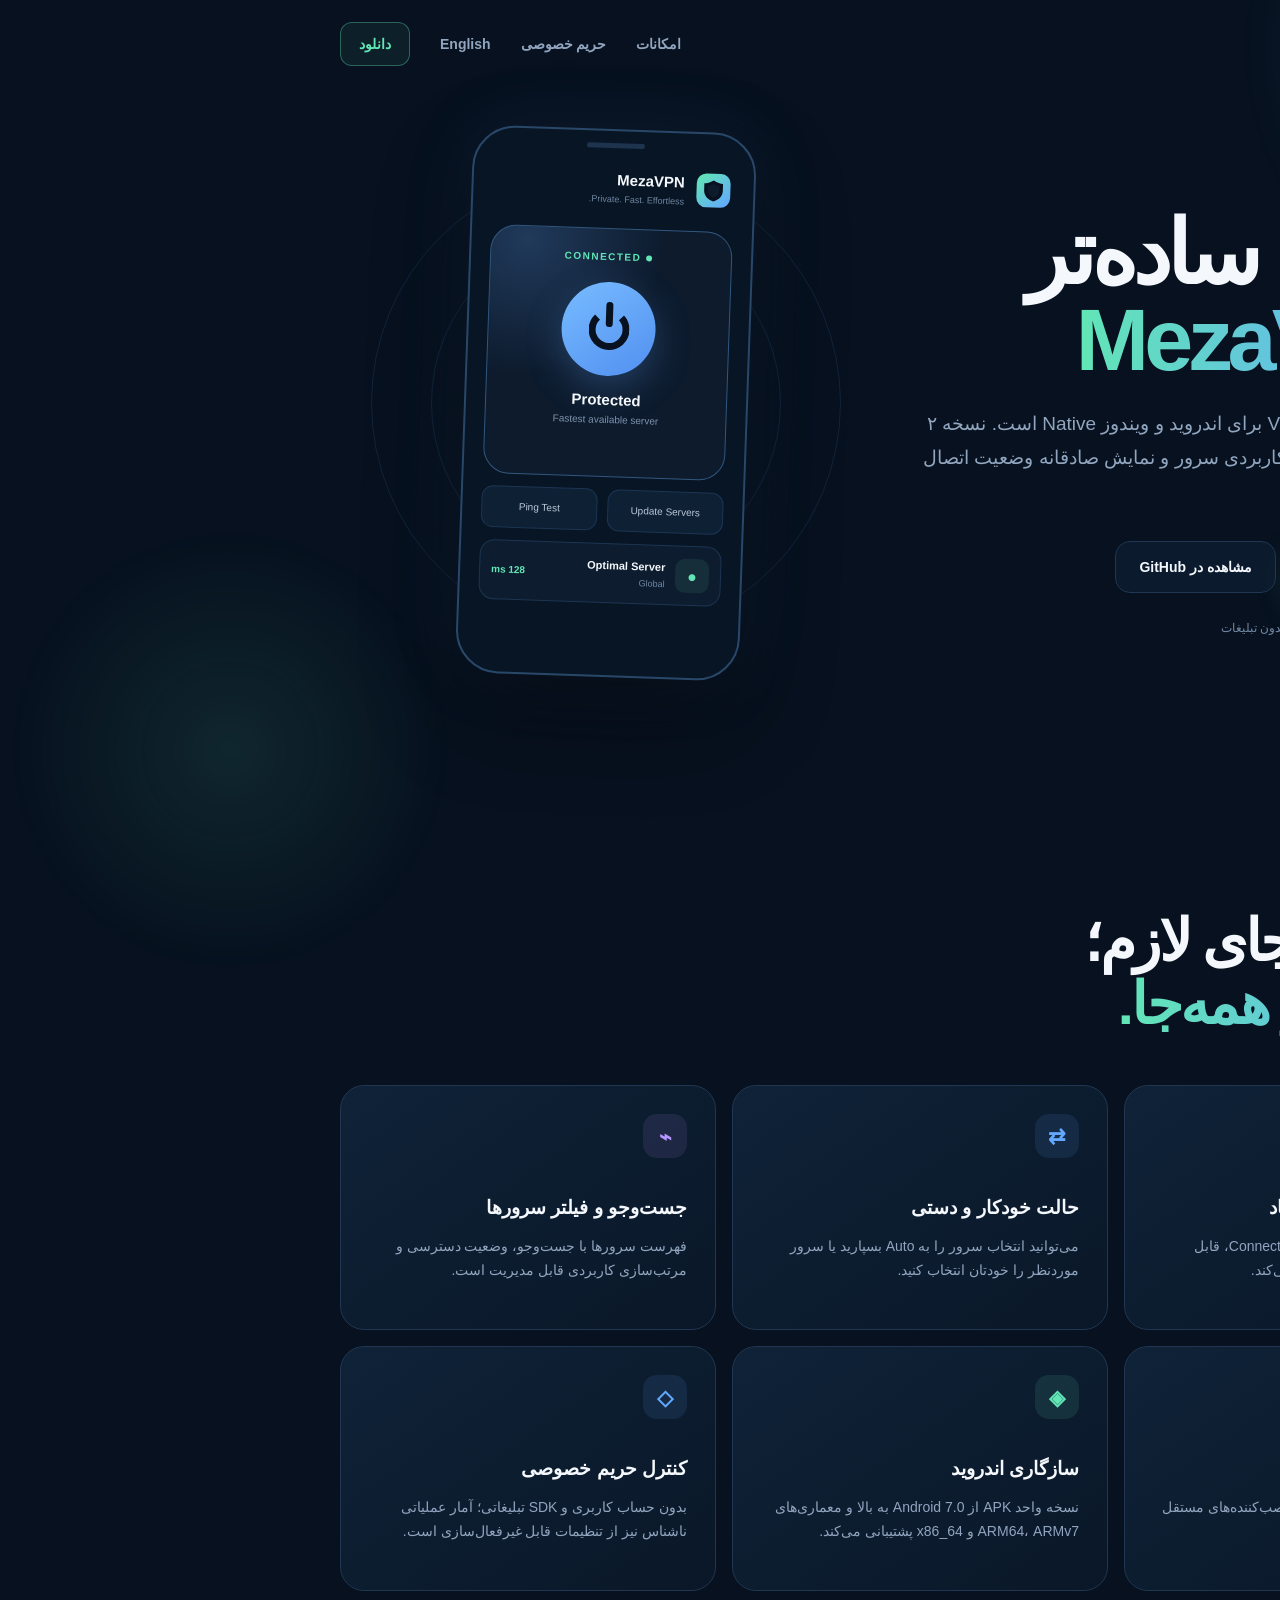
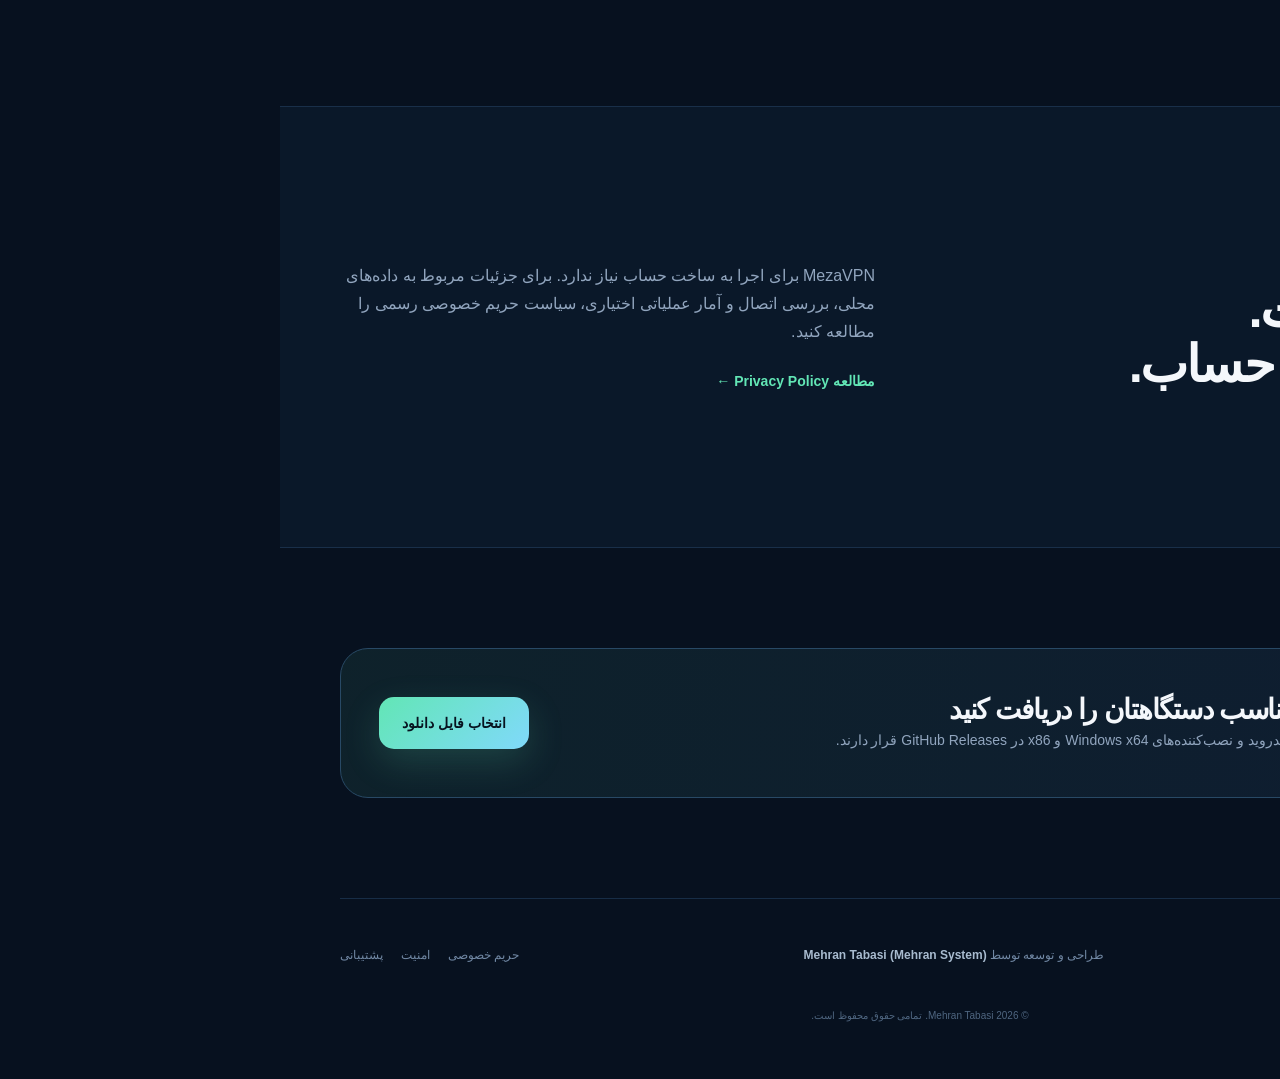
==== docs/fa.html @ 930df782 "Add indexable MezaVPN website and SEO metadata" ====
<!doctype html>
<html lang="fa" dir="rtl">
<head>
  <meta charset="utf-8">
  <meta name="viewport" content="width=device-width,initial-scale=1">
  <meta name="theme-color" content="#07111f">
  <meta name="description" content="وب‌سایت رسمی MezaVPN؛ دانلود MezaVPN 2.0 برای اندروید و ویندوز، معرفی امکانات، حریم خصوصی و راهنمای دریافت نسخه رسمی.">
  <meta name="robots" content="index,follow,max-image-preview:large,max-snippet:-1,max-video-preview:-1">
  <meta name="googlebot" content="index,follow">
  <link rel="canonical" href="https://mehrantabasi.github.io/MezaVPN/fa.html">
  <link rel="alternate" hreflang="en" href="https://mehrantabasi.github.io/MezaVPN/">
  <link rel="alternate" hreflang="fa" href="https://mehrantabasi.github.io/MezaVPN/fa.html">
  <link rel="alternate" hreflang="x-default" href="https://mehrantabasi.github.io/MezaVPN/">
  <meta property="og:title" content="MezaVPN برای اندروید و ویندوز">
  <meta property="og:description" content="دانلود رسمی MezaVPN 2.0، امکانات، حریم خصوصی و راهنمای نصب.">
  <meta property="og:type" content="website">
  <meta property="og:url" content="https://mehrantabasi.github.io/MezaVPN/fa.html">
  <meta property="og:image" content="https://mehrantabasi.github.io/MezaVPN/assets/logo.png">
  <meta property="og:site_name" content="MezaVPN">
  <title>دانلود MezaVPN برای اندروید و ویندوز — وب‌سایت رسمی</title>
  <link rel="icon" href="assets/logo.svg" type="image/svg+xml">
  <link rel="stylesheet" href="styles.css">
  <style>
    body{font-family:Tahoma,"Segoe UI",sans-serif}.hero-copy,.section-heading{text-align:right}.hero-copy>p{margin-right:0}.eyebrow{letter-spacing:0}.feature-grid article{text-align:right}.download{text-align:right}@media(max-width:900px){.hero-copy,.section-heading,.download{text-align:center}.hero-copy>p{margin-right:auto}}
  </style>
  <script type="application/ld+json">
  {
    "@context": "https://schema.org",
    "@type": "SoftwareApplication",
    "name": "MezaVPN",
    "alternateName": "مزا وی‌پی‌ان",
    "description": "اپلیکیشن VPN برای اندروید و ویندوز با انتخاب خودکار یا دستی سرور و نمایش شفاف وضعیت اتصال.",
    "applicationCategory": "SecurityApplication",
    "operatingSystem": "Android 7.0 or later, Windows",
    "softwareVersion": "2.0.0",
    "url": "https://mehrantabasi.github.io/MezaVPN/fa.html",
    "downloadUrl": "https://github.com/mehrantabasi/MezaVPN/releases/latest",
    "image": "https://mehrantabasi.github.io/MezaVPN/assets/logo.png",
    "author": {"@type": "Person", "name": "Mehran Tabasi"},
    "publisher": {"@type": "Organization", "name": "Mehran System"}
  }
  </script>
</head>
<body>
  <div class="ambient ambient-one"></div>
  <div class="ambient ambient-two"></div>

  <header class="nav wrap">
    <a class="brand" href="#top" aria-label="صفحه اصلی MezaVPN">
      <img src="assets/logo.svg" alt="">
      <span>MezaVPN</span>
    </a>
    <nav aria-label="منوی اصلی">
      <a href="#features">امکانات</a>
      <a href="#privacy">حریم خصوصی</a>
      <a href="index.html" lang="en" dir="ltr">English</a>
      <a class="nav-download" href="https://github.com/mehrantabasi/MezaVPN/releases/latest">دانلود</a>
    </nav>
  </header>

  <main id="top">
    <section class="hero wrap">
      <div class="hero-copy">
        <div class="eyebrow"><span></span> نسخه رسمی اندروید و ویندوز</div>
        <h1>اتصالی ساده‌تر<br>با <em>MezaVPN</em></h1>
        <p><strong>MezaVPN</strong> یک اپلیکیشن VPN برای اندروید و ویندوز Native است. نسخه ۲ با کنترل‌های روشن، انتخاب کاربردی سرور و نمایش صادقانه وضعیت اتصال طراحی شده است.</p>
        <div class="actions">
          <a class="button primary" href="https://github.com/mehrantabasi/MezaVPN/releases/latest">دانلود رسمی MezaVPN 2.0</a>
          <a class="button secondary" href="https://github.com/mehrantabasi/MezaVPN">مشاهده در GitHub</a>
        </div>
        <div class="meta"><span>Android 7+</span><i></i><span>Windows x64 و x86</span><i></i><span>بدون تبلیغات</span></div>
      </div>

      <div class="device-scene" aria-label="نمایی از رابط MezaVPN">
        <div class="orbit orbit-one"></div><div class="orbit orbit-two"></div>
        <div class="phone">
          <div class="speaker"></div>
          <div class="appbar"><img src="assets/logo.svg" alt=""><div><strong>MezaVPN</strong><small>Private. Fast. Effortless.</small></div></div>
          <div class="connection-card"><div class="status"><span></span> CONNECTED</div><div class="power"><div></div></div><strong>Protected</strong><small>Fastest available server</small></div>
          <div class="quick-row"><span>Update Servers</span><span>Ping Test</span></div>
          <div class="server"><div class="globe">●</div><div><strong>Optimal Server</strong><small>Global</small></div><b>128 ms</b></div>
        </div>
      </div>
    </section>

    <section id="features" class="section wrap">
      <div class="section-heading"><div class="eyebrow"><span></span> طراحی‌شده برای استفاده روزمره</div><h2>قدرت در جای لازم؛<br><em>سادگی در همه‌جا.</em></h2></div>
      <div class="feature-grid">
        <article><div class="icon mint">✓</div><h3>وضعیت اتصال قابل اعتماد</h3><p>برنامه پیش از نمایش وضعیت Connected، قابل استفاده بودن اتصال را بررسی می‌کند.</p></article>
        <article><div class="icon blue">⇄</div><h3>حالت خودکار و دستی</h3><p>می‌توانید انتخاب سرور را به Auto بسپارید یا سرور موردنظر را خودتان انتخاب کنید.</p></article>
        <article><div class="icon violet">⌁</div><h3>جست‌وجو و فیلتر سرورها</h3><p>فهرست سرورها با جست‌وجو، وضعیت دسترسی و مرتب‌سازی کاربردی قابل مدیریت است.</p></article>
        <article><div class="icon amber">◎</div><h3>نسخه Native ویندوز</h3><p>نسخه ویندوز با رابط دسکتاپ و نصب‌کننده‌های مستقل x64 و x86 عرضه می‌شود.</p></article>
        <article><div class="icon mint">◈</div><h3>سازگاری اندروید</h3><p>نسخه واحد APK از Android 7.0 به بالا و معماری‌های ARM64، ARMv7 و x86_64 پشتیبانی می‌کند.</p></article>
        <article><div class="icon blue">◇</div><h3>کنترل حریم خصوصی</h3><p>بدون حساب کاربری و SDK تبلیغاتی؛ آمار عملیاتی ناشناس نیز از تنظیمات قابل غیرفعال‌سازی است.</p></article>
      </div>
    </section>

    <section id="privacy" class="privacy"><div class="wrap privacy-inner"><div><div class="eyebrow"><span></span> شفاف و کنترل‌پذیر</div><h2>بدون تبلیغات.<br>بدون نیاز به حساب.</h2></div><div><p>MezaVPN برای اجرا به ساخت حساب نیاز ندارد. برای جزئیات مربوط به داده‌های محلی، بررسی اتصال و آمار عملیاتی اختیاری، سیاست حریم خصوصی رسمی را مطالعه کنید.</p><a href="privacy.html">مطالعه Privacy Policy <span>←</span></a></div></div></section>

    <section class="download wrap"><img src="assets/logo.svg" alt="MezaVPN"><div><h2>نسخه مناسب دستگاهتان را دریافت کنید</h2><p>APK رسمی اندروید و نصب‌کننده‌های Windows x64 و x86 در GitHub Releases قرار دارند.</p></div><a class="button primary" href="https://github.com/mehrantabasi/MezaVPN/releases/latest">انتخاب فایل دانلود</a></section>
  </main>

  <footer class="wrap"><div class="brand"><img src="assets/logo.svg" alt=""><span>MezaVPN</span></div><p>طراحی و توسعه توسط <strong>Mehran Tabasi (Mehran System)</strong></p><div><a href="privacy.html">حریم خصوصی</a><a href="https://github.com/mehrantabasi/MezaVPN/security">امنیت</a><a href="https://github.com/mehrantabasi/MezaVPN/issues">پشتیبانی</a></div><small>© 2026 Mehran Tabasi. تمامی حقوق محفوظ است.</small></footer>
</body>
</html>
---- docs/styles.css ----
:root{--bg:#07111f;--panel:#0d1b2d;--panel2:#10243a;--text:#f4f7fb;--muted:#91a5be;--mint:#62e6b5;--blue:#63a8ff;--line:#203651}*{box-sizing:border-box}html{scroll-behavior:smooth}body{margin:0;background:var(--bg);color:var(--text);font-family:Inter,ui-sans-serif,-apple-system,BlinkMacSystemFont,"Segoe UI",sans-serif;line-height:1.6;overflow-x:hidden}a{color:inherit;text-decoration:none}.wrap{width:min(1160px,calc(100% - 44px));margin:auto}.ambient{position:absolute;border-radius:50%;filter:blur(4px);pointer-events:none}.ambient-one{width:600px;height:600px;right:-270px;top:-250px;background:radial-gradient(circle,rgba(99,168,255,.17),transparent 68%)}.ambient-two{width:460px;height:460px;left:-280px;top:520px;background:radial-gradient(circle,rgba(98,230,181,.1),transparent 68%)}.nav{height:88px;display:flex;align-items:center;justify-content:space-between;position:relative;z-index:5}.brand{display:flex;align-items:center;gap:12px;font-weight:750;font-size:20px;letter-spacing:-.02em}.brand img{width:38px;height:38px}.nav nav{display:flex;align-items:center;gap:30px;color:var(--muted);font-size:14px;font-weight:600}.nav nav a:hover{color:var(--text)}.nav-download{padding:10px 18px;border:1px solid rgba(98,230,181,.35);border-radius:12px;color:var(--mint)!important;background:rgba(98,230,181,.07)}.hero{min-height:650px;display:grid;grid-template-columns:1.05fr .95fr;align-items:center;gap:40px;padding-top:30px;padding-bottom:70px;position:relative}.eyebrow{color:#b7c7d9;text-transform:uppercase;letter-spacing:.16em;font-size:12px;font-weight:700;display:flex;align-items:center;gap:10px}.eyebrow span{display:inline-block;width:7px;height:7px;border-radius:50%;background:var(--mint);box-shadow:0 0 16px rgba(98,230,181,.7)}h1{font-size:clamp(58px,7vw,88px);line-height:.98;letter-spacing:-.055em;margin:24px 0}h1 em,h2 em{font-style:normal;background:linear-gradient(90deg,var(--mint),var(--blue));-webkit-background-clip:text;background-clip:text;color:transparent}.hero-copy>p{max-width:580px;color:var(--muted);font-size:19px;line-height:1.75}.actions{display:flex;gap:13px;margin-top:34px;flex-wrap:wrap}.button{min-height:52px;padding:0 23px;border-radius:15px;display:inline-flex;align-items:center;justify-content:center;gap:10px;font-weight:750;font-size:14px;transition:.2s transform,.2s box-shadow}.button:hover{transform:translateY(-2px)}.button.primary{color:#06131f;background:linear-gradient(135deg,var(--mint),#80d9fb);box-shadow:0 13px 36px rgba(98,230,181,.17)}.button.secondary{border:1px solid var(--line);background:rgba(16,36,58,.55)}.button svg{width:19px;fill:none;stroke:currentColor;stroke-width:2;stroke-linecap:round;stroke-linejoin:round}.meta{display:flex;align-items:center;gap:12px;color:#7188a4;font-size:12px;margin-top:26px}.meta i{width:3px;height:3px;border-radius:50%;background:#46617f}.device-scene{height:570px;position:relative;display:flex;align-items:center;justify-content:center}.orbit{position:absolute;border:1px solid rgba(99,168,255,.12);border-radius:50%}.orbit-one{width:470px;height:470px}.orbit-two{width:350px;height:350px}.phone{width:284px;height:548px;border:2px solid #294869;border-radius:43px;background:#081525;padding:29px 19px 20px;box-shadow:0 40px 90px rgba(0,0,0,.42),0 0 80px rgba(99,168,255,.09);position:relative;transform:rotate(2deg)}.speaker{position:absolute;top:12px;left:112px;width:58px;height:5px;border-radius:5px;background:#1d334e}.appbar{display:flex;align-items:center;gap:10px;margin:8px 2px 22px}.appbar img{width:38px}.appbar div{display:flex;flex-direction:column}.appbar strong{font-size:15px}.appbar small{color:#6f86a1;font-size:9px}.connection-card{height:249px;border:1px solid #31577f;border-radius:26px;background:radial-gradient(circle at 15% 5%,rgba(99,168,255,.22),transparent 44%),var(--panel);display:flex;flex-direction:column;align-items:center;padding:20px}.status{color:var(--mint);font-size:10px;font-weight:800;letter-spacing:.15em}.status span{display:inline-block;width:6px;height:6px;border-radius:50%;background:var(--mint);margin-right:6px}.power{width:94px;height:94px;border-radius:50%;margin:17px 0 12px;background:linear-gradient(145deg,#78bcff,#518ff0);box-shadow:0 12px 36px rgba(99,168,255,.25);display:grid;place-items:center}.power div{width:41px;height:41px;border:7px solid #07111f;border-top-color:transparent;border-radius:50%;position:relative}.power div:after{content:"";position:absolute;width:7px;height:25px;background:#07111f;border-radius:5px;left:10px;top:-14px}.connection-card>strong{font-size:15px}.connection-card>small{font-size:10px;color:#7d93ad}.quick-row{display:grid;grid-template-columns:1fr 1fr;gap:10px;margin:12px 0}.quick-row span{background:#0e2034;border:1px solid #1b3552;border-radius:12px;padding:12px 3px;text-align:center;font-size:10px;color:#b9c8d8}.server{height:60px;border-radius:15px;background:#0d1c2e;border:1px solid #1c3551;display:flex;align-items:center;padding:9px 11px;gap:10px}.globe{width:34px;height:34px;border-radius:10px;display:grid;place-items:center;color:var(--mint);background:rgba(98,230,181,.09)}.server div:nth-child(2){display:flex;flex-direction:column;flex:1}.server strong{font-size:11px}.server small{font-size:9px;color:#7188a4}.server b{font-size:10px;color:var(--mint)}.section{padding:115px 0}.section-heading h2,.failover h2,.privacy h2,.download h2{font-size:clamp(38px,5vw,58px);line-height:1.08;letter-spacing:-.045em;margin:18px 0}.feature-grid{display:grid;grid-template-columns:repeat(3,1fr);gap:16px;margin-top:50px}.feature-grid article{min-height:245px;padding:28px;border-radius:24px;background:linear-gradient(145deg,rgba(16,36,58,.9),rgba(10,24,41,.9));border:1px solid var(--line);transition:.2s transform,.2s border-color}.feature-grid article:hover{transform:translateY(-4px);border-color:#365b83}.icon{width:44px;height:44px;border-radius:14px;display:grid;place-items:center;font-size:21px;font-weight:700;margin-bottom:35px}.icon.mint{color:var(--mint);background:rgba(98,230,181,.1)}.icon.blue{color:var(--blue);background:rgba(99,168,255,.1)}.icon.violet{color:#b995ff;background:rgba(185,149,255,.1)}.icon.amber{color:#ffc86b;background:rgba(255,200,107,.1)}h3{font-size:19px;margin:0 0 10px}.feature-grid p,.failover p,.privacy p{font-size:14px;color:var(--muted);margin:0;line-height:1.75}.failover{min-height:550px;margin-top:30px;margin-bottom:130px;padding:62px;display:grid;grid-template-columns:1fr .8fr;gap:80px;align-items:center;border:1px solid var(--line);border-radius:34px;background:radial-gradient(circle at 100% 0,rgba(99,168,255,.13),transparent 45%),#0a1829}.failover h2{font-size:47px}.failover-copy>p{max-width:570px}.failover ul{list-style:none;margin:30px 0 0;padding:0;display:flex;gap:8px;flex-wrap:wrap}.failover li{border:1px solid #243e5d;border-radius:13px;padding:11px 15px;display:flex;flex-direction:column}.failover li b{font-size:12px}.failover li span{font-size:9px;color:#7289a4}.failover li.active{border-color:rgba(98,230,181,.5);background:rgba(98,230,181,.07)}.failover li.active b{color:var(--mint)}.signal-card{background:#081421;border:1px solid #284764;border-radius:25px;padding:26px;box-shadow:0 25px 50px rgba(0,0,0,.25)}.signal-head,.signal-foot{display:flex;align-items:center;justify-content:space-between}.signal-head span{color:#8297af;font-size:12px}.signal-head b{color:var(--mint);font-size:12px}.bars{height:175px;display:flex;align-items:end;gap:8px;border-bottom:1px solid #1c3450;margin:30px 0 20px}.bars i{flex:1;min-width:5px;border-radius:6px 6px 1px 1px;background:linear-gradient(180deg,var(--mint),rgba(99,168,255,.45));opacity:.8}.signal-foot{font-size:12px}.signal-foot span{color:#8ea3bb}.signal-foot span i{display:inline-block;width:7px;height:7px;border-radius:50%;background:var(--mint);margin-right:7px}.signal-foot strong{font-size:16px}.privacy{background:#0a1829;border-top:1px solid #192f49;border-bottom:1px solid #192f49}.privacy-inner{display:grid;grid-template-columns:1fr 1fr;gap:90px;align-items:center;min-height:440px}.privacy h2{font-size:51px}.privacy p{font-size:16px}.privacy a{display:inline-block;color:var(--mint);font-weight:700;font-size:14px;margin-top:24px}.privacy a span{padding-left:8px}.download{margin-top:100px;margin-bottom:100px;min-height:150px;padding:32px 38px;border-radius:28px;border:1px solid #284965;background:linear-gradient(100deg,rgba(98,230,181,.08),rgba(99,168,255,.08));display:grid;grid-template-columns:auto 1fr auto;align-items:center;gap:26px}.download img{width:72px}.download h2{font-size:28px;margin:0 0 4px}.download p{color:var(--muted);margin:0;font-size:14px}footer{padding:35px 0 55px;border-top:1px solid #172d46;display:grid;grid-template-columns:auto 1fr auto;align-items:center;gap:30px;color:#7188a4;font-size:12px}footer .brand{color:var(--text);font-size:16px}footer .brand img{width:30px}footer p{text-align:center}footer strong{color:#a8bbcf}footer>div:nth-child(3){display:flex;gap:18px}footer a:hover{color:var(--text)}footer small{grid-column:1/-1;text-align:center;color:#4f6680}@media(max-width:900px){.nav nav>a:not(.nav-download){display:none}.hero{grid-template-columns:1fr;padding-top:70px}.hero-copy{text-align:center}.eyebrow,.actions,.meta{justify-content:center}.hero-copy>p{margin-left:auto;margin-right:auto}.device-scene{height:610px}.feature-grid{grid-template-columns:repeat(2,1fr)}.failover{grid-template-columns:1fr;gap:45px;padding:42px}.privacy-inner{grid-template-columns:1fr;gap:20px;padding:80px 0}.download{grid-template-columns:auto 1fr}.download .button{grid-column:1/-1}footer{grid-template-columns:1fr;text-align:center}footer .brand,footer>div:nth-child(3){justify-content:center}footer p{margin:0}footer small{grid-column:auto}}@media(max-width:600px){.wrap{width:min(100% - 28px,1160px)}.nav{height:75px}.brand{font-size:17px}.brand img{width:34px}.nav-download{padding:8px 13px}.hero{padding-top:50px}h1{font-size:55px}.hero-copy>p{font-size:16px}.meta{font-size:10px}.device-scene{height:565px}.phone{transform:scale(.92)}.section{padding:85px 0}.section-heading h2{font-size:38px}.feature-grid{grid-template-columns:1fr}.feature-grid article{min-height:210px}.failover{padding:30px 22px;margin-bottom:90px}.failover h2,.privacy h2{font-size:38px}.signal-card{padding:20px}.download{grid-template-columns:1fr;text-align:center;padding:30px 22px}.download img{margin:auto}.download h2{font-size:25px}.actions{flex-direction:column}.button{width:100%}}
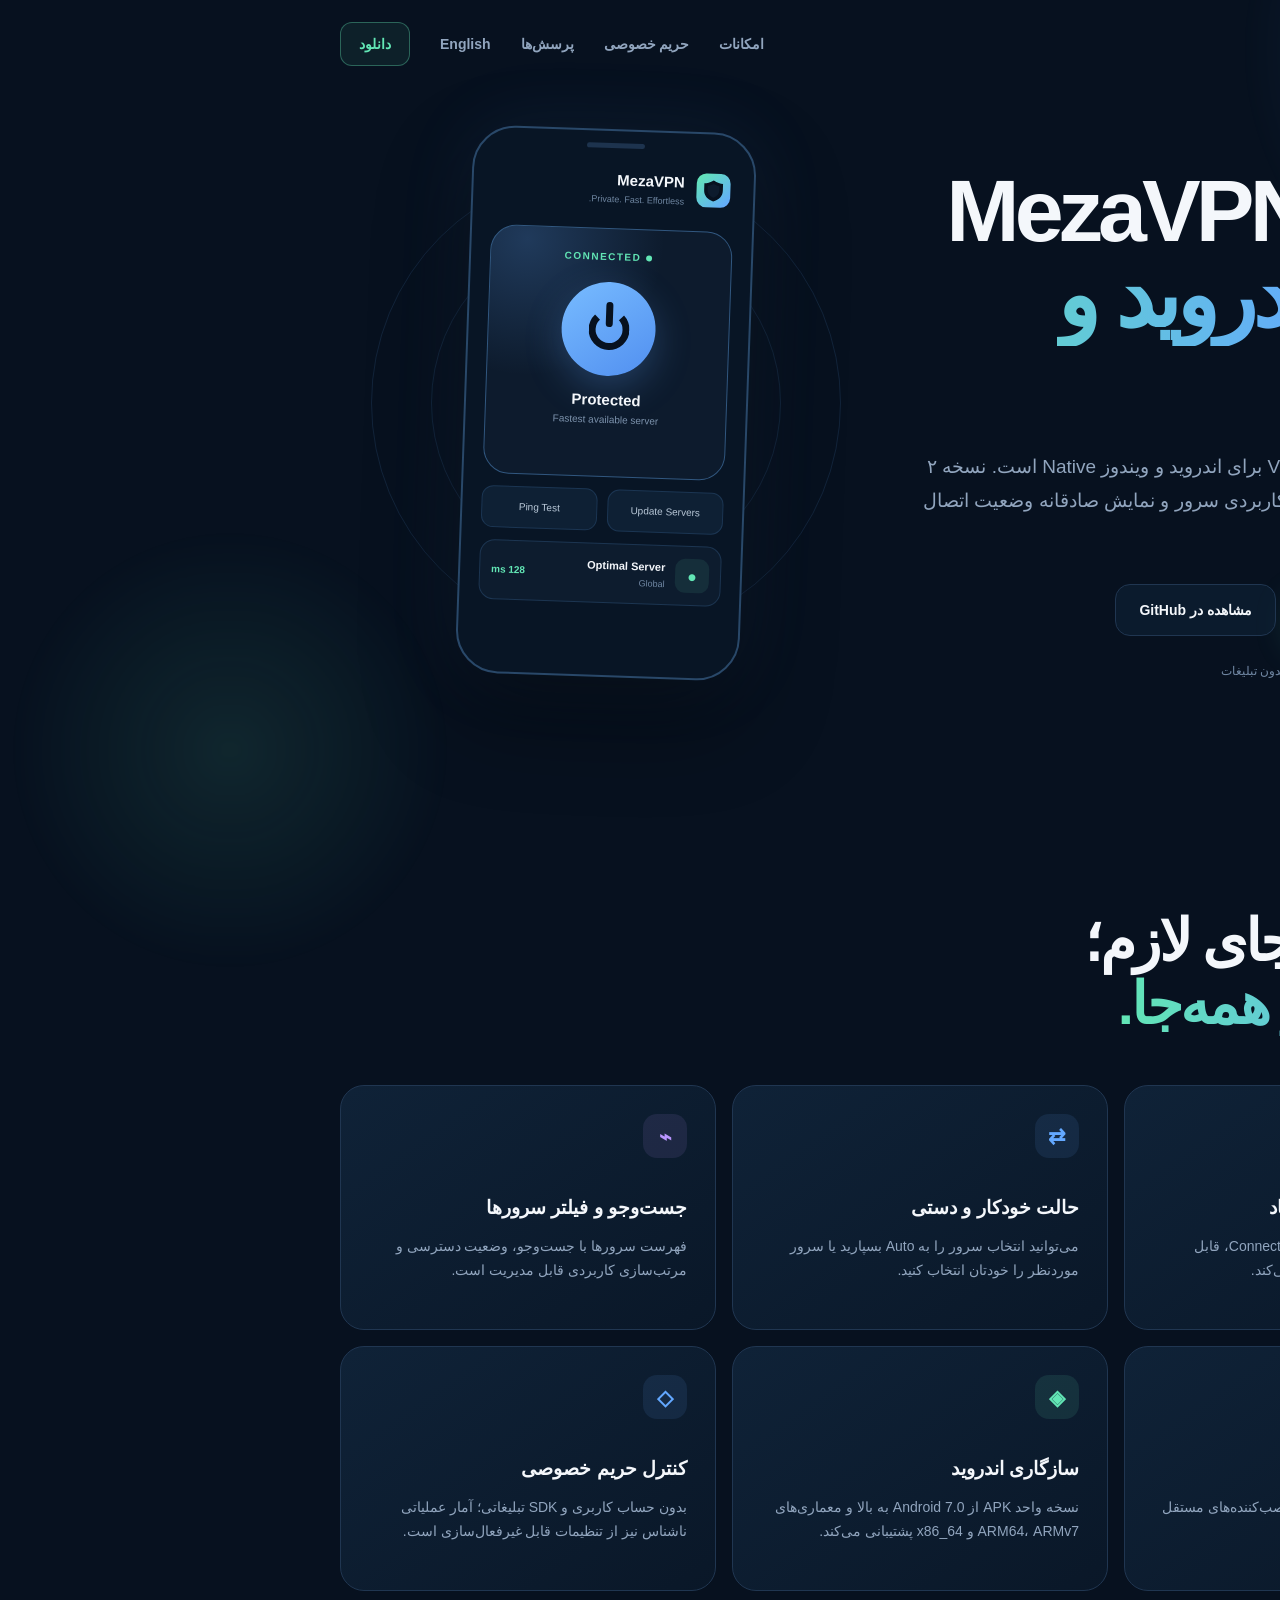
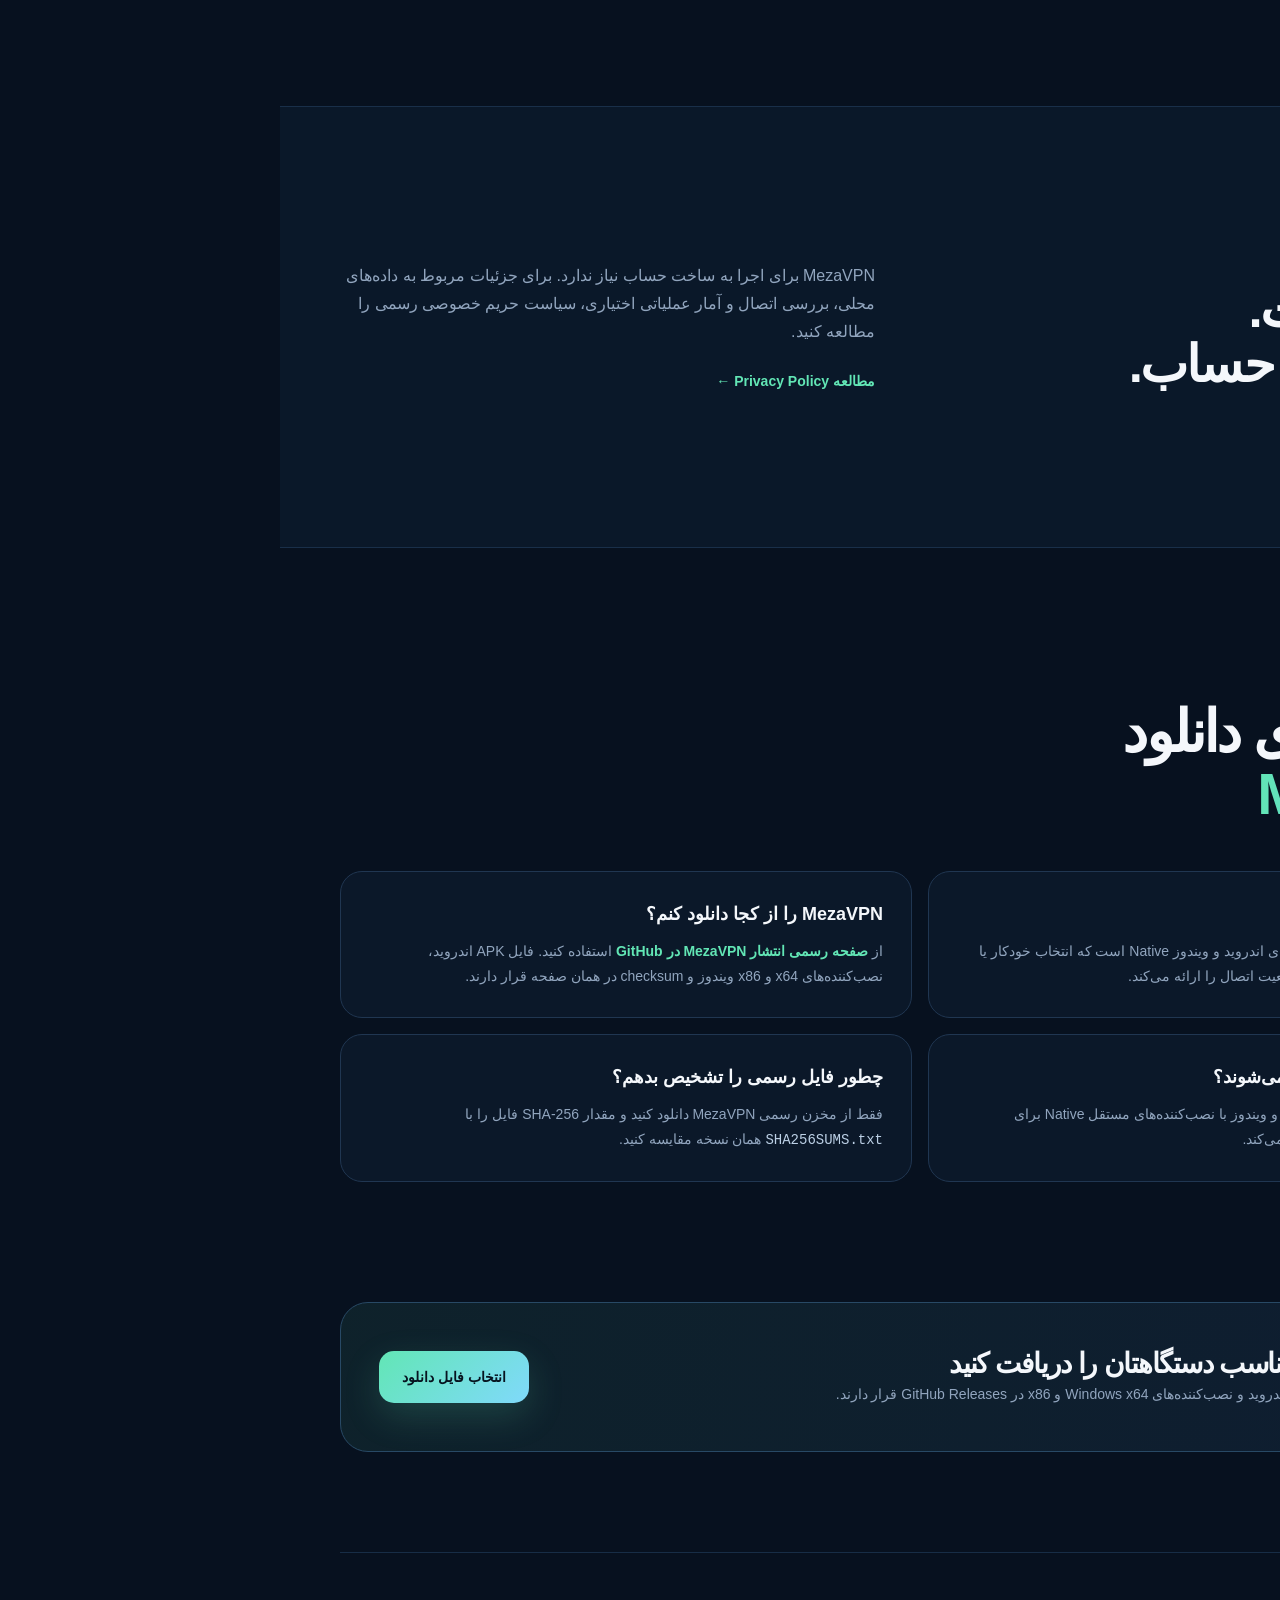
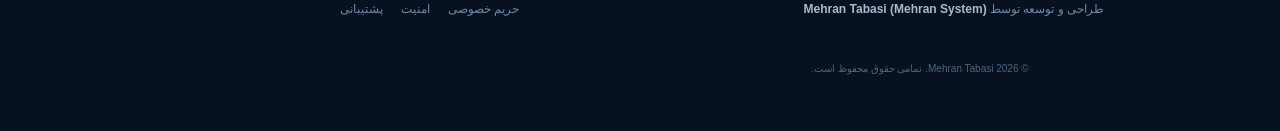
==== commit f818a9f6: "Improve MezaVPN search visibility and repository SEO" ====
--- a/docs/fa.html
+++ b/docs/fa.html
@@ -4,19 +4,22 @@
   <meta charset="utf-8">
   <meta name="viewport" content="width=device-width,initial-scale=1">
   <meta name="theme-color" content="#07111f">
-  <meta name="description" content="وب‌سایت رسمی MezaVPN؛ دانلود MezaVPN 2.0 برای اندروید و ویندوز، معرفی امکانات، حریم خصوصی و راهنمای دریافت نسخه رسمی.">
+  <meta name="application-name" content="MezaVPN">
+  <meta name="description" content="دانلود رسمی MezaVPN برای اندروید و ویندوز؛ دریافت نسخه ۲، مشاهده سیستم‌های پشتیبانی‌شده و بررسی فایل اصلی در GitHub Releases.">
   <meta name="robots" content="index,follow,max-image-preview:large,max-snippet:-1,max-video-preview:-1">
   <meta name="googlebot" content="index,follow">
   <link rel="canonical" href="https://mehrantabasi.github.io/MezaVPN/fa.html">
   <link rel="alternate" hreflang="en" href="https://mehrantabasi.github.io/MezaVPN/">
   <link rel="alternate" hreflang="fa" href="https://mehrantabasi.github.io/MezaVPN/fa.html">
   <link rel="alternate" hreflang="x-default" href="https://mehrantabasi.github.io/MezaVPN/">
-  <meta property="og:title" content="MezaVPN برای اندروید و ویندوز">
-  <meta property="og:description" content="دانلود رسمی MezaVPN 2.0، امکانات، حریم خصوصی و راهنمای نصب.">
+  <meta property="og:title" content="دانلود MezaVPN برای اندروید و ویندوز">
+  <meta property="og:description" content="دانلود رسمی MezaVPN 2.0، سیستم‌های پشتیبانی‌شده، امکانات، حریم خصوصی و نسخه‌های GitHub.">
   <meta property="og:type" content="website">
   <meta property="og:url" content="https://mehrantabasi.github.io/MezaVPN/fa.html">
   <meta property="og:image" content="https://mehrantabasi.github.io/MezaVPN/assets/logo.png">
   <meta property="og:site_name" content="MezaVPN">
+  <meta property="og:locale" content="fa_IR">
+  <meta property="og:locale:alternate" content="en_US">
   <title>دانلود MezaVPN برای اندروید و ویندوز — وب‌سایت رسمی</title>
   <link rel="icon" href="assets/logo.svg" type="image/svg+xml">
   <link rel="stylesheet" href="styles.css">
@@ -34,11 +37,17 @@
     "operatingSystem": "Android 7.0 or later, Windows",
     "softwareVersion": "2.0.0",
     "url": "https://mehrantabasi.github.io/MezaVPN/fa.html",
+    "sameAs": "https://github.com/mehrantabasi/MezaVPN",
     "downloadUrl": "https://github.com/mehrantabasi/MezaVPN/releases/latest",
     "image": "https://mehrantabasi.github.io/MezaVPN/assets/logo.png",
+    "isAccessibleForFree": true,
+    "offers": {"@type": "Offer", "price": "0", "priceCurrency": "USD", "availability": "https://schema.org/InStock"},
     "author": {"@type": "Person", "name": "Mehran Tabasi"},
-    "publisher": {"@type": "Organization", "name": "Mehran System"}
+    "publisher": {"@type": "Organization", "name": "Mehran System", "url": "https://mehran-system.ir/"}
   }
+  </script>
+  <script type="application/ld+json">
+  {"@context":"https://schema.org","@type":"WebSite","name":"MezaVPN","alternateName":"Meza VPN","url":"https://mehrantabasi.github.io/MezaVPN/","inLanguage":["fa","en"],"sameAs":"https://github.com/mehrantabasi/MezaVPN"}
   </script>
 </head>
 <body>
@@ -53,6 +62,7 @@
     <nav aria-label="منوی اصلی">
       <a href="#features">امکانات</a>
       <a href="#privacy">حریم خصوصی</a>
+      <a href="#faq">پرسش‌ها</a>
       <a href="index.html" lang="en" dir="ltr">English</a>
       <a class="nav-download" href="https://github.com/mehrantabasi/MezaVPN/releases/latest">دانلود</a>
     </nav>
@@ -62,7 +72,7 @@
     <section class="hero wrap">
       <div class="hero-copy">
         <div class="eyebrow"><span></span> نسخه رسمی اندروید و ویندوز</div>
-        <h1>اتصالی ساده‌تر<br>با <em>MezaVPN</em></h1>
+        <h1>دانلود MezaVPN<br>برای <em>اندروید و ویندوز</em></h1>
         <p><strong>MezaVPN</strong> یک اپلیکیشن VPN برای اندروید و ویندوز Native است. نسخه ۲ با کنترل‌های روشن، انتخاب کاربردی سرور و نمایش صادقانه وضعیت اتصال طراحی شده است.</p>
         <div class="actions">
           <a class="button primary" href="https://github.com/mehrantabasi/MezaVPN/releases/latest">دانلود رسمی MezaVPN 2.0</a>
@@ -71,7 +81,7 @@
         <div class="meta"><span>Android 7+</span><i></i><span>Windows x64 و x86</span><i></i><span>بدون تبلیغات</span></div>
       </div>
 
-      <div class="device-scene" aria-label="نمایی از رابط MezaVPN">
+      <div class="device-scene" role="img" aria-label="نمایی از رابط MezaVPN">
         <div class="orbit orbit-one"></div><div class="orbit orbit-two"></div>
         <div class="phone">
           <div class="speaker"></div>
@@ -97,6 +107,16 @@
 
     <section id="privacy" class="privacy"><div class="wrap privacy-inner"><div><div class="eyebrow"><span></span> شفاف و کنترل‌پذیر</div><h2>بدون تبلیغات.<br>بدون نیاز به حساب.</h2></div><div><p>MezaVPN برای اجرا به ساخت حساب نیاز ندارد. برای جزئیات مربوط به داده‌های محلی، بررسی اتصال و آمار عملیاتی اختیاری، سیاست حریم خصوصی رسمی را مطالعه کنید.</p><a href="privacy.html">مطالعه Privacy Policy <span>←</span></a></div></div></section>
 
+    <section id="faq" class="faq wrap">
+      <div class="section-heading"><div class="eyebrow"><span></span> اطلاعات رسمی</div><h2>پرسش‌های دانلود<br><em>MezaVPN</em></h2></div>
+      <div class="faq-grid">
+        <article><h3>MezaVPN چیست؟</h3><p>MezaVPN یک اپلیکیشن VPN برای اندروید و ویندوز Native است که انتخاب خودکار یا دستی سرور و نمایش روشن وضعیت اتصال را ارائه می‌کند.</p></article>
+        <article><h3>MezaVPN را از کجا دانلود کنم؟</h3><p>از <a href="https://github.com/mehrantabasi/MezaVPN/releases/latest">صفحه رسمی انتشار MezaVPN در GitHub</a> استفاده کنید. فایل APK اندروید، نصب‌کننده‌های x64 و x86 ویندوز و checksum در همان صفحه قرار دارند.</p></article>
+        <article><h3>چه سیستم‌هایی پشتیبانی می‌شوند؟</h3><p>MezaVPN از Android 7.0 به بالا و ویندوز با نصب‌کننده‌های مستقل Native برای معماری‌های x64 و x86 پشتیبانی می‌کند.</p></article>
+        <article><h3>چطور فایل رسمی را تشخیص بدهم؟</h3><p>فقط از مخزن رسمی MezaVPN دانلود کنید و مقدار SHA-256 فایل را با <code>SHA256SUMS.txt</code> همان نسخه مقایسه کنید.</p></article>
+      </div>
+    </section>
+
     <section class="download wrap"><img src="assets/logo.svg" alt="MezaVPN"><div><h2>نسخه مناسب دستگاهتان را دریافت کنید</h2><p>APK رسمی اندروید و نصب‌کننده‌های Windows x64 و x86 در GitHub Releases قرار دارند.</p></div><a class="button primary" href="https://github.com/mehrantabasi/MezaVPN/releases/latest">انتخاب فایل دانلود</a></section>
   </main>
 
--- a/docs/styles.css
+++ b/docs/styles.css
@@ -1 +1,2 @@
 :root{--bg:#07111f;--panel:#0d1b2d;--panel2:#10243a;--text:#f4f7fb;--muted:#91a5be;--mint:#62e6b5;--blue:#63a8ff;--line:#203651}*{box-sizing:border-box}html{scroll-behavior:smooth}body{margin:0;background:var(--bg);color:var(--text);font-family:Inter,ui-sans-serif,-apple-system,BlinkMacSystemFont,"Segoe UI",sans-serif;line-height:1.6;overflow-x:hidden}a{color:inherit;text-decoration:none}.wrap{width:min(1160px,calc(100% - 44px));margin:auto}.ambient{position:absolute;border-radius:50%;filter:blur(4px);pointer-events:none}.ambient-one{width:600px;height:600px;right:-270px;top:-250px;background:radial-gradient(circle,rgba(99,168,255,.17),transparent 68%)}.ambient-two{width:460px;height:460px;left:-280px;top:520px;background:radial-gradient(circle,rgba(98,230,181,.1),transparent 68%)}.nav{height:88px;display:flex;align-items:center;justify-content:space-between;position:relative;z-index:5}.brand{display:flex;align-items:center;gap:12px;font-weight:750;font-size:20px;letter-spacing:-.02em}.brand img{width:38px;height:38px}.nav nav{display:flex;align-items:center;gap:30px;color:var(--muted);font-size:14px;font-weight:600}.nav nav a:hover{color:var(--text)}.nav-download{padding:10px 18px;border:1px solid rgba(98,230,181,.35);border-radius:12px;color:var(--mint)!important;background:rgba(98,230,181,.07)}.hero{min-height:650px;display:grid;grid-template-columns:1.05fr .95fr;align-items:center;gap:40px;padding-top:30px;padding-bottom:70px;position:relative}.eyebrow{color:#b7c7d9;text-transform:uppercase;letter-spacing:.16em;font-size:12px;font-weight:700;display:flex;align-items:center;gap:10px}.eyebrow span{display:inline-block;width:7px;height:7px;border-radius:50%;background:var(--mint);box-shadow:0 0 16px rgba(98,230,181,.7)}h1{font-size:clamp(58px,7vw,88px);line-height:.98;letter-spacing:-.055em;margin:24px 0}h1 em,h2 em{font-style:normal;background:linear-gradient(90deg,var(--mint),var(--blue));-webkit-background-clip:text;background-clip:text;color:transparent}.hero-copy>p{max-width:580px;color:var(--muted);font-size:19px;line-height:1.75}.actions{display:flex;gap:13px;margin-top:34px;flex-wrap:wrap}.button{min-height:52px;padding:0 23px;border-radius:15px;display:inline-flex;align-items:center;justify-content:center;gap:10px;font-weight:750;font-size:14px;transition:.2s transform,.2s box-shadow}.button:hover{transform:translateY(-2px)}.button.primary{color:#06131f;background:linear-gradient(135deg,var(--mint),#80d9fb);box-shadow:0 13px 36px rgba(98,230,181,.17)}.button.secondary{border:1px solid var(--line);background:rgba(16,36,58,.55)}.button svg{width:19px;fill:none;stroke:currentColor;stroke-width:2;stroke-linecap:round;stroke-linejoin:round}.meta{display:flex;align-items:center;gap:12px;color:#7188a4;font-size:12px;margin-top:26px}.meta i{width:3px;height:3px;border-radius:50%;background:#46617f}.device-scene{height:570px;position:relative;display:flex;align-items:center;justify-content:center}.orbit{position:absolute;border:1px solid rgba(99,168,255,.12);border-radius:50%}.orbit-one{width:470px;height:470px}.orbit-two{width:350px;height:350px}.phone{width:284px;height:548px;border:2px solid #294869;border-radius:43px;background:#081525;padding:29px 19px 20px;box-shadow:0 40px 90px rgba(0,0,0,.42),0 0 80px rgba(99,168,255,.09);position:relative;transform:rotate(2deg)}.speaker{position:absolute;top:12px;left:112px;width:58px;height:5px;border-radius:5px;background:#1d334e}.appbar{display:flex;align-items:center;gap:10px;margin:8px 2px 22px}.appbar img{width:38px}.appbar div{display:flex;flex-direction:column}.appbar strong{font-size:15px}.appbar small{color:#6f86a1;font-size:9px}.connection-card{height:249px;border:1px solid #31577f;border-radius:26px;background:radial-gradient(circle at 15% 5%,rgba(99,168,255,.22),transparent 44%),var(--panel);display:flex;flex-direction:column;align-items:center;padding:20px}.status{color:var(--mint);font-size:10px;font-weight:800;letter-spacing:.15em}.status span{display:inline-block;width:6px;height:6px;border-radius:50%;background:var(--mint);margin-right:6px}.power{width:94px;height:94px;border-radius:50%;margin:17px 0 12px;background:linear-gradient(145deg,#78bcff,#518ff0);box-shadow:0 12px 36px rgba(99,168,255,.25);display:grid;place-items:center}.power div{width:41px;height:41px;border:7px solid #07111f;border-top-color:transparent;border-radius:50%;position:relative}.power div:after{content:"";position:absolute;width:7px;height:25px;background:#07111f;border-radius:5px;left:10px;top:-14px}.connection-card>strong{font-size:15px}.connection-card>small{font-size:10px;color:#7d93ad}.quick-row{display:grid;grid-template-columns:1fr 1fr;gap:10px;margin:12px 0}.quick-row span{background:#0e2034;border:1px solid #1b3552;border-radius:12px;padding:12px 3px;text-align:center;font-size:10px;color:#b9c8d8}.server{height:60px;border-radius:15px;background:#0d1c2e;border:1px solid #1c3551;display:flex;align-items:center;padding:9px 11px;gap:10px}.globe{width:34px;height:34px;border-radius:10px;display:grid;place-items:center;color:var(--mint);background:rgba(98,230,181,.09)}.server div:nth-child(2){display:flex;flex-direction:column;flex:1}.server strong{font-size:11px}.server small{font-size:9px;color:#7188a4}.server b{font-size:10px;color:var(--mint)}.section{padding:115px 0}.section-heading h2,.failover h2,.privacy h2,.download h2{font-size:clamp(38px,5vw,58px);line-height:1.08;letter-spacing:-.045em;margin:18px 0}.feature-grid{display:grid;grid-template-columns:repeat(3,1fr);gap:16px;margin-top:50px}.feature-grid article{min-height:245px;padding:28px;border-radius:24px;background:linear-gradient(145deg,rgba(16,36,58,.9),rgba(10,24,41,.9));border:1px solid var(--line);transition:.2s transform,.2s border-color}.feature-grid article:hover{transform:translateY(-4px);border-color:#365b83}.icon{width:44px;height:44px;border-radius:14px;display:grid;place-items:center;font-size:21px;font-weight:700;margin-bottom:35px}.icon.mint{color:var(--mint);background:rgba(98,230,181,.1)}.icon.blue{color:var(--blue);background:rgba(99,168,255,.1)}.icon.violet{color:#b995ff;background:rgba(185,149,255,.1)}.icon.amber{color:#ffc86b;background:rgba(255,200,107,.1)}h3{font-size:19px;margin:0 0 10px}.feature-grid p,.failover p,.privacy p{font-size:14px;color:var(--muted);margin:0;line-height:1.75}.failover{min-height:550px;margin-top:30px;margin-bottom:130px;padding:62px;display:grid;grid-template-columns:1fr .8fr;gap:80px;align-items:center;border:1px solid var(--line);border-radius:34px;background:radial-gradient(circle at 100% 0,rgba(99,168,255,.13),transparent 45%),#0a1829}.failover h2{font-size:47px}.failover-copy>p{max-width:570px}.failover ul{list-style:none;margin:30px 0 0;padding:0;display:flex;gap:8px;flex-wrap:wrap}.failover li{border:1px solid #243e5d;border-radius:13px;padding:11px 15px;display:flex;flex-direction:column}.failover li b{font-size:12px}.failover li span{font-size:9px;color:#7289a4}.failover li.active{border-color:rgba(98,230,181,.5);background:rgba(98,230,181,.07)}.failover li.active b{color:var(--mint)}.signal-card{background:#081421;border:1px solid #284764;border-radius:25px;padding:26px;box-shadow:0 25px 50px rgba(0,0,0,.25)}.signal-head,.signal-foot{display:flex;align-items:center;justify-content:space-between}.signal-head span{color:#8297af;font-size:12px}.signal-head b{color:var(--mint);font-size:12px}.bars{height:175px;display:flex;align-items:end;gap:8px;border-bottom:1px solid #1c3450;margin:30px 0 20px}.bars i{flex:1;min-width:5px;border-radius:6px 6px 1px 1px;background:linear-gradient(180deg,var(--mint),rgba(99,168,255,.45));opacity:.8}.signal-foot{font-size:12px}.signal-foot span{color:#8ea3bb}.signal-foot span i{display:inline-block;width:7px;height:7px;border-radius:50%;background:var(--mint);margin-right:7px}.signal-foot strong{font-size:16px}.privacy{background:#0a1829;border-top:1px solid #192f49;border-bottom:1px solid #192f49}.privacy-inner{display:grid;grid-template-columns:1fr 1fr;gap:90px;align-items:center;min-height:440px}.privacy h2{font-size:51px}.privacy p{font-size:16px}.privacy a{display:inline-block;color:var(--mint);font-weight:700;font-size:14px;margin-top:24px}.privacy a span{padding-left:8px}.download{margin-top:100px;margin-bottom:100px;min-height:150px;padding:32px 38px;border-radius:28px;border:1px solid #284965;background:linear-gradient(100deg,rgba(98,230,181,.08),rgba(99,168,255,.08));display:grid;grid-template-columns:auto 1fr auto;align-items:center;gap:26px}.download img{width:72px}.download h2{font-size:28px;margin:0 0 4px}.download p{color:var(--muted);margin:0;font-size:14px}footer{padding:35px 0 55px;border-top:1px solid #172d46;display:grid;grid-template-columns:auto 1fr auto;align-items:center;gap:30px;color:#7188a4;font-size:12px}footer .brand{color:var(--text);font-size:16px}footer .brand img{width:30px}footer p{text-align:center}footer strong{color:#a8bbcf}footer>div:nth-child(3){display:flex;gap:18px}footer a:hover{color:var(--text)}footer small{grid-column:1/-1;text-align:center;color:#4f6680}@media(max-width:900px){.nav nav>a:not(.nav-download){display:none}.hero{grid-template-columns:1fr;padding-top:70px}.hero-copy{text-align:center}.eyebrow,.actions,.meta{justify-content:center}.hero-copy>p{margin-left:auto;margin-right:auto}.device-scene{height:610px}.feature-grid{grid-template-columns:repeat(2,1fr)}.failover{grid-template-columns:1fr;gap:45px;padding:42px}.privacy-inner{grid-template-columns:1fr;gap:20px;padding:80px 0}.download{grid-template-columns:auto 1fr}.download .button{grid-column:1/-1}footer{grid-template-columns:1fr;text-align:center}footer .brand,footer>div:nth-child(3){justify-content:center}footer p{margin:0}footer small{grid-column:auto}}@media(max-width:600px){.wrap{width:min(100% - 28px,1160px)}.nav{height:75px}.brand{font-size:17px}.brand img{width:34px}.nav-download{padding:8px 13px}.hero{padding-top:50px}h1{font-size:55px}.hero-copy>p{font-size:16px}.meta{font-size:10px}.device-scene{height:565px}.phone{transform:scale(.92)}.section{padding:85px 0}.section-heading h2{font-size:38px}.feature-grid{grid-template-columns:1fr}.feature-grid article{min-height:210px}.failover{padding:30px 22px;margin-bottom:90px}.failover h2,.privacy h2{font-size:38px}.signal-card{padding:20px}.download{grid-template-columns:1fr;text-align:center;padding:30px 22px}.download img{margin:auto}.download h2{font-size:25px}.actions{flex-direction:column}.button{width:100%}}
+.faq{padding:115px 0 20px}.faq-grid{display:grid;grid-template-columns:repeat(2,1fr);gap:16px;margin-top:45px}.faq-grid article{padding:28px;border:1px solid var(--line);border-radius:22px;background:rgba(13,27,45,.72)}.faq-grid h3{font-size:18px}.faq-grid p{margin:0;color:var(--muted);font-size:14px;line-height:1.8}.faq-grid a{color:var(--mint);font-weight:700}.faq-grid code{color:#bcd0e5}@media(max-width:600px){.faq{padding:85px 0 10px}.faq-grid{grid-template-columns:1fr;margin-top:32px}.faq-grid article{padding:22px}}
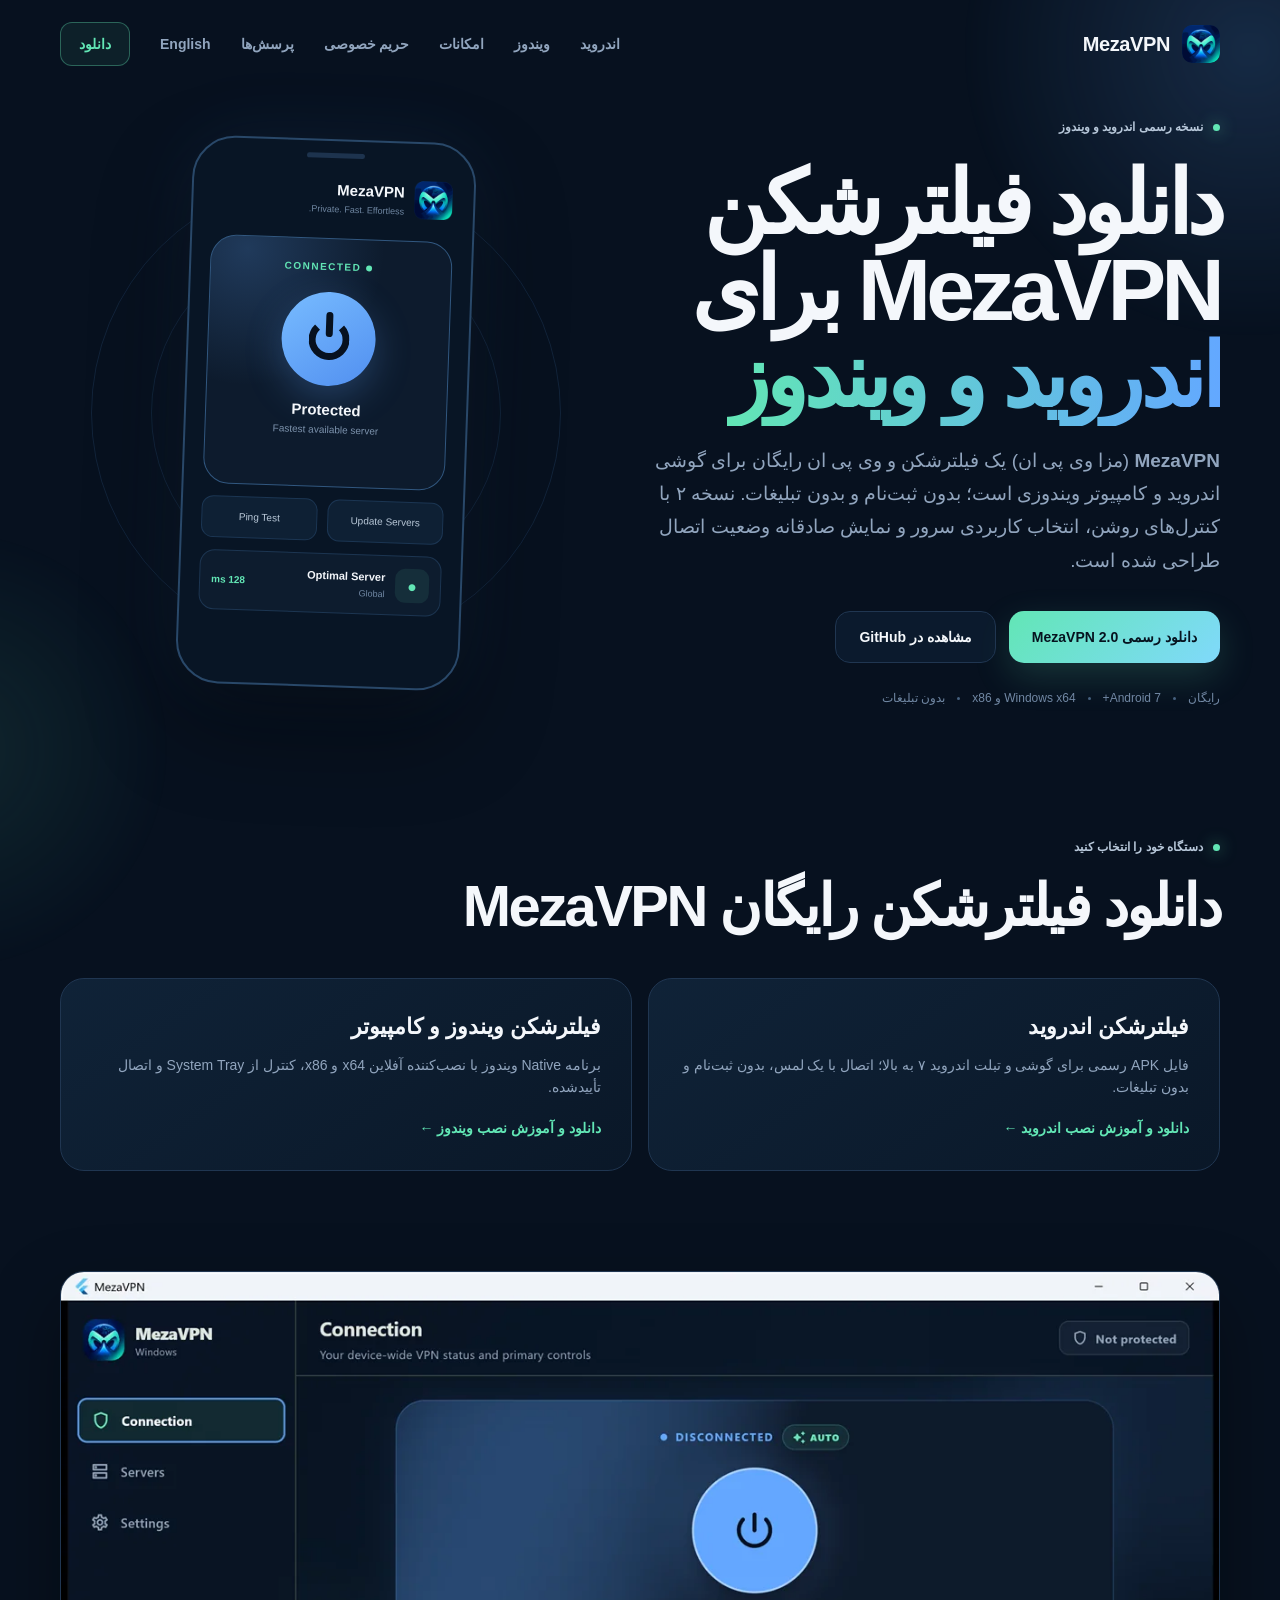
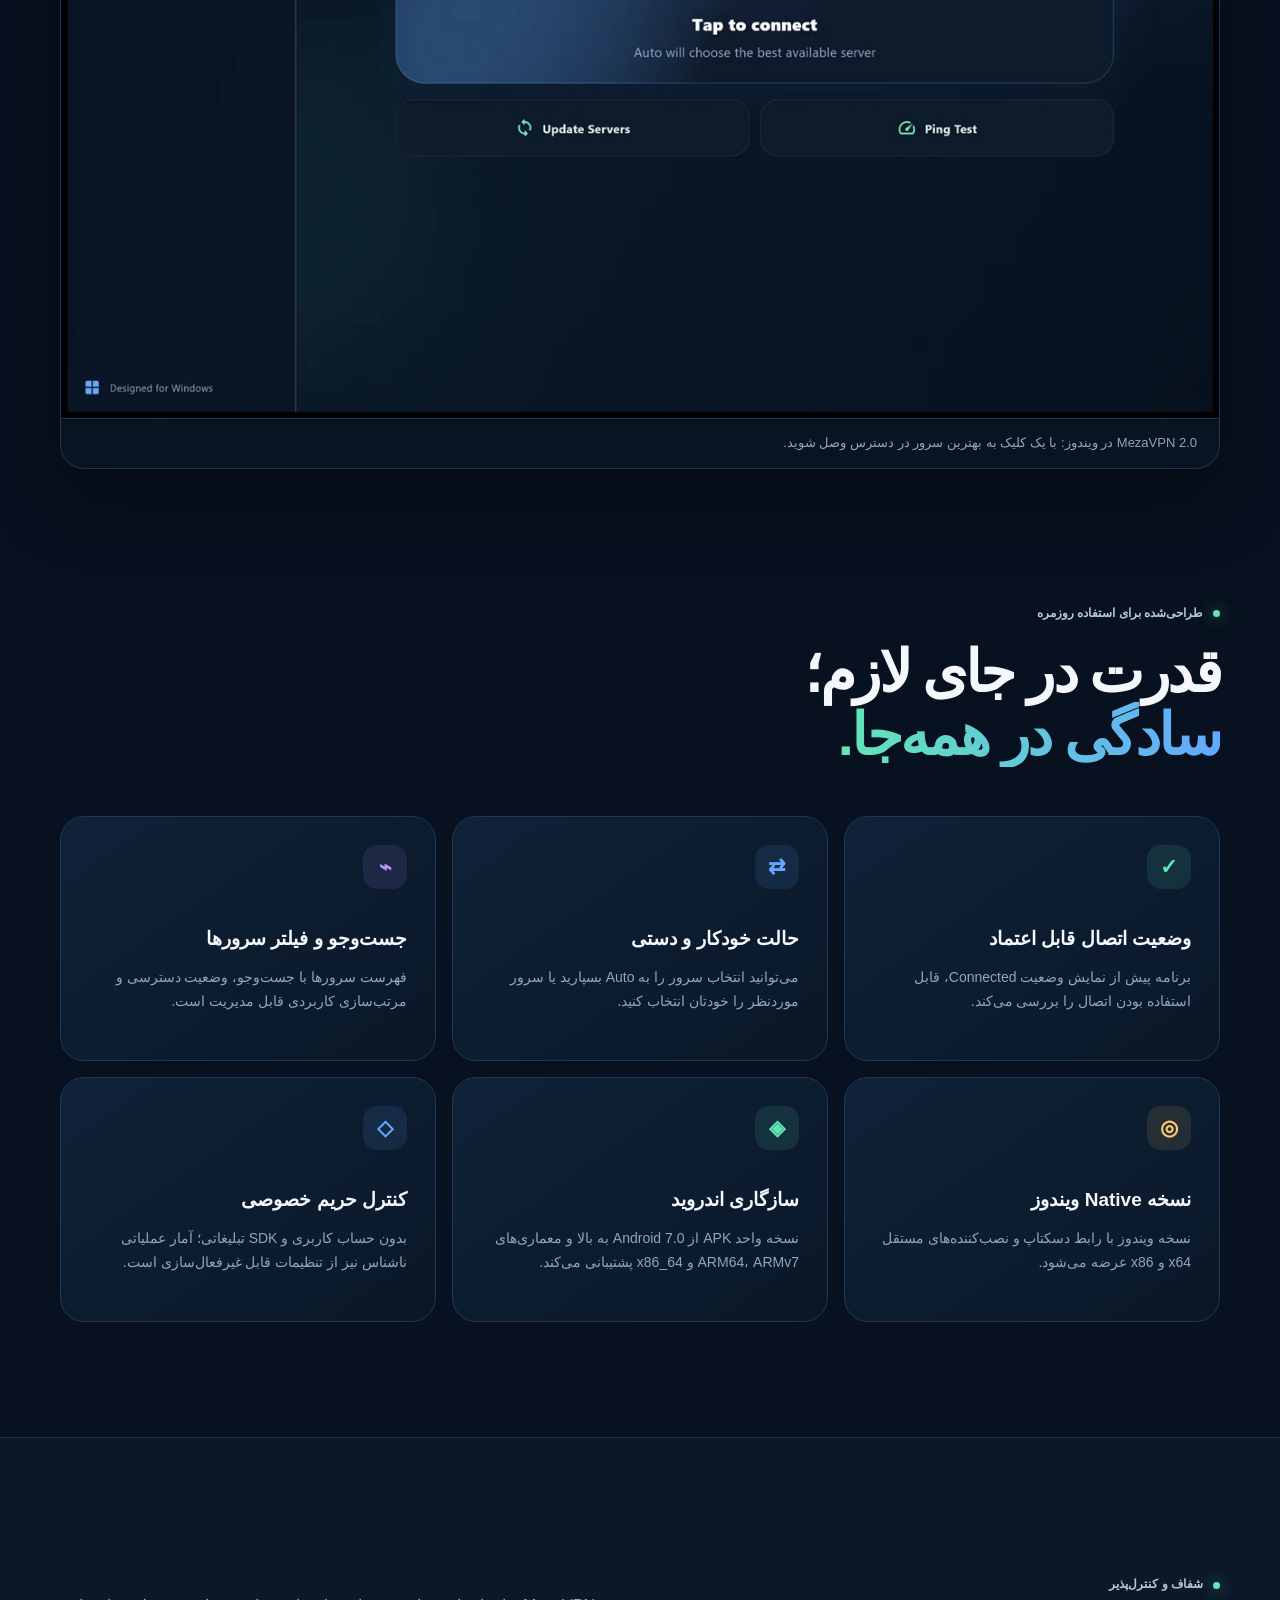
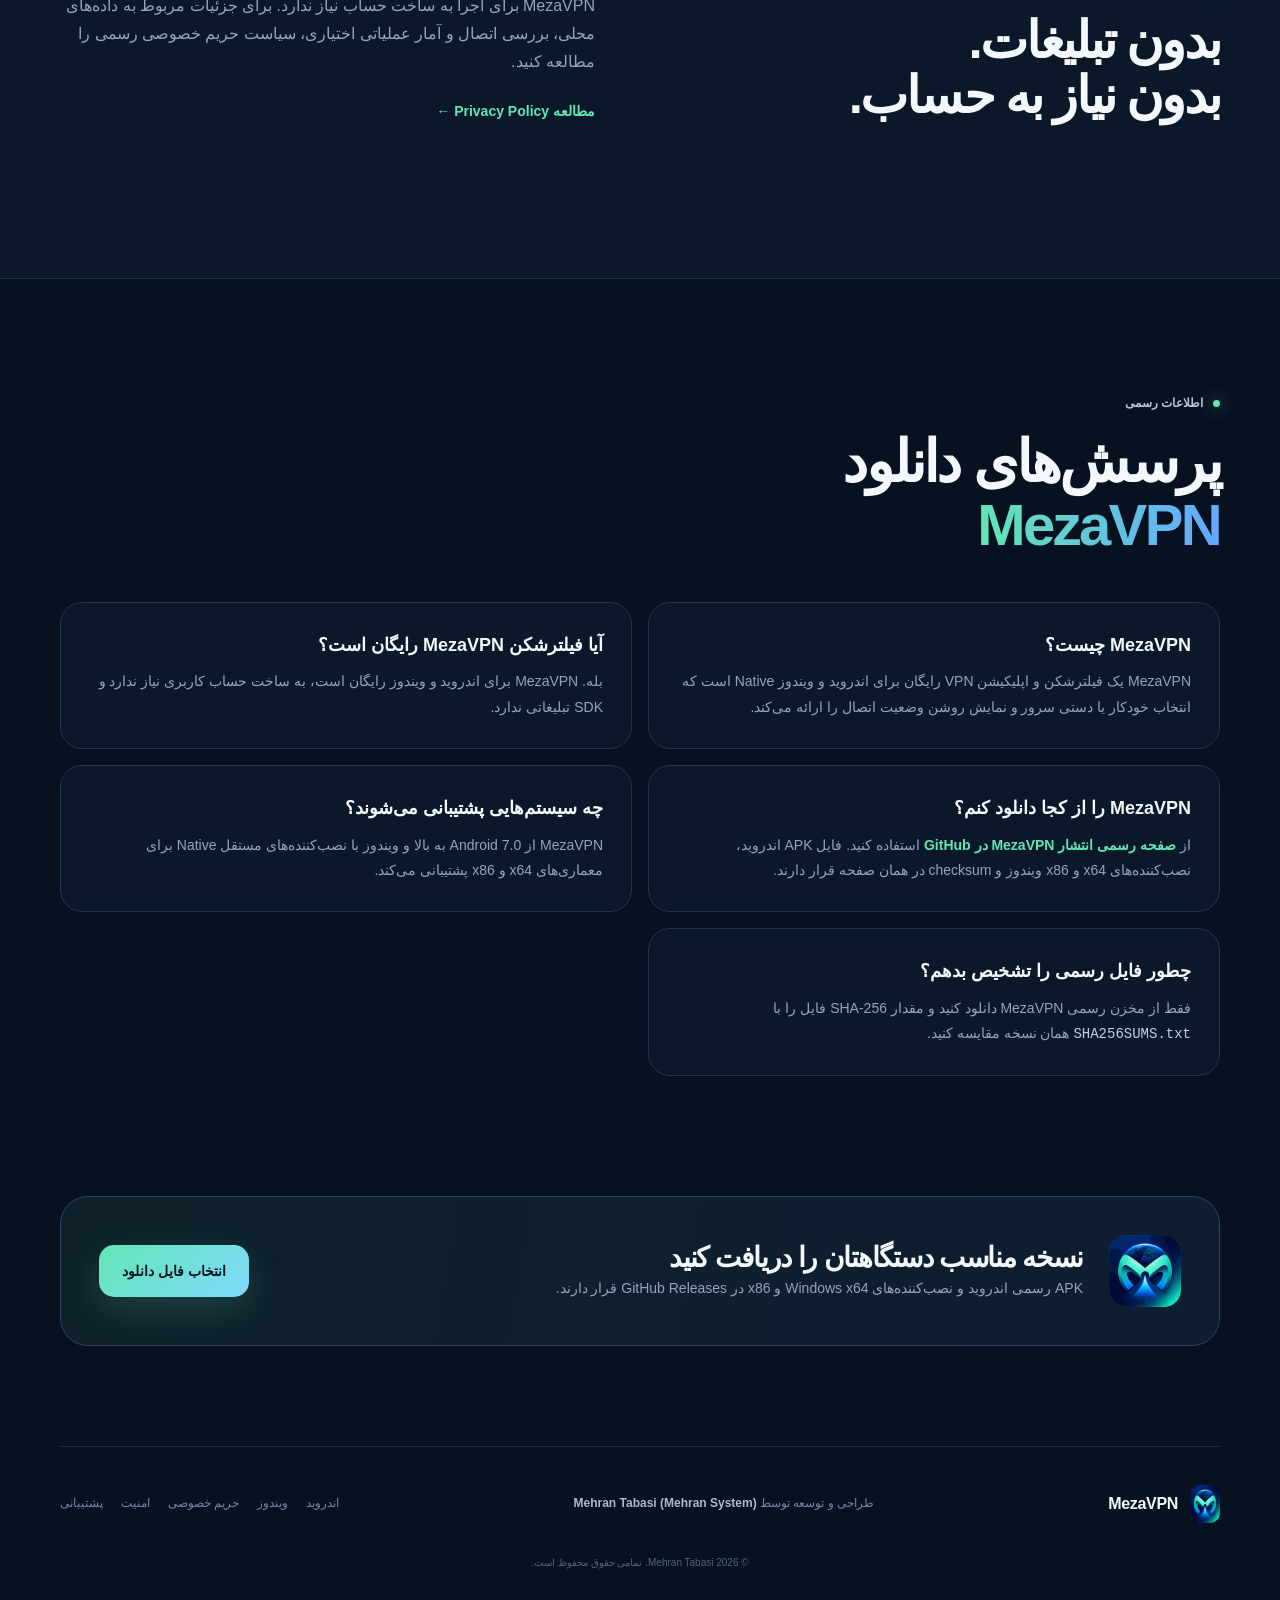
==== commit 9f50a626: "Improve MezaVPN website and repository SEO - Add Android and Windows landing pages in English and Pe" ====
--- a/docs/fa.html
+++ b/docs/fa.html
@@ -5,23 +5,31 @@
   <meta name="viewport" content="width=device-width,initial-scale=1">
   <meta name="theme-color" content="#07111f">
   <meta name="application-name" content="MezaVPN">
-  <meta name="description" content="دانلود رسمی MezaVPN برای اندروید و ویندوز؛ دریافت نسخه ۲، مشاهده سیستم‌های پشتیبانی‌شده و بررسی فایل اصلی در GitHub Releases.">
+  <meta name="description" content="دانلود فیلترشکن رایگان MezaVPN (مزا وی پی ان) برای اندروید و ویندوز؛ وی پی ان بدون ثبت‌نام و بدون تبلیغات، اتصال با یک لمس و انتخاب خودکار بهترین سرور. نسخه رسمی ۲.">
   <meta name="robots" content="index,follow,max-image-preview:large,max-snippet:-1,max-video-preview:-1">
   <meta name="googlebot" content="index,follow">
   <link rel="canonical" href="https://mehrantabasi.github.io/MezaVPN/fa.html">
   <link rel="alternate" hreflang="en" href="https://mehrantabasi.github.io/MezaVPN/">
   <link rel="alternate" hreflang="fa" href="https://mehrantabasi.github.io/MezaVPN/fa.html">
   <link rel="alternate" hreflang="x-default" href="https://mehrantabasi.github.io/MezaVPN/">
-  <meta property="og:title" content="دانلود MezaVPN برای اندروید و ویندوز">
+  <meta property="og:title" content="دانلود فیلترشکن رایگان MezaVPN برای اندروید و ویندوز">
   <meta property="og:description" content="دانلود رسمی MezaVPN 2.0، سیستم‌های پشتیبانی‌شده، امکانات، حریم خصوصی و نسخه‌های GitHub.">
   <meta property="og:type" content="website">
   <meta property="og:url" content="https://mehrantabasi.github.io/MezaVPN/fa.html">
-  <meta property="og:image" content="https://mehrantabasi.github.io/MezaVPN/assets/logo.png">
+  <meta property="og:image" content="https://mehrantabasi.github.io/MezaVPN/assets/og-image.jpg">
+  <meta property="og:image:width" content="1200">
+  <meta property="og:image:height" content="630">
+  <meta property="og:image:alt" content="MezaVPN – free VPN for Android and Windows PC">
+  <meta name="twitter:card" content="summary_large_image">
+  <meta name="twitter:image" content="https://mehrantabasi.github.io/MezaVPN/assets/og-image.jpg">
   <meta property="og:site_name" content="MezaVPN">
   <meta property="og:locale" content="fa_IR">
   <meta property="og:locale:alternate" content="en_US">
-  <title>دانلود MezaVPN برای اندروید و ویندوز — وب‌سایت رسمی</title>
-  <link rel="icon" href="assets/logo.svg" type="image/svg+xml">
+  <title>دانلود فیلترشکن رایگان MezaVPN برای اندروید و ویندوز | سایت رسمی</title>
+  <link rel="icon" href="assets/favicon-48.png" sizes="48x48" type="image/png">
+  <link rel="icon" href="assets/icon-192.png" sizes="192x192" type="image/png">
+  <link rel="apple-touch-icon" href="assets/apple-touch-icon.png">
+  <link rel="manifest" href="site.webmanifest">
   <link rel="stylesheet" href="styles.css">
   <style>
     body{font-family:Tahoma,"Segoe UI",sans-serif}.hero-copy,.section-heading{text-align:right}.hero-copy>p{margin-right:0}.eyebrow{letter-spacing:0}.feature-grid article{text-align:right}.download{text-align:right}@media(max-width:900px){.hero-copy,.section-heading,.download{text-align:center}.hero-copy>p{margin-right:auto}}
@@ -29,25 +37,59 @@
   <script type="application/ld+json">
   {
     "@context": "https://schema.org",
-    "@type": "SoftwareApplication",
-    "name": "MezaVPN",
-    "alternateName": "مزا وی‌پی‌ان",
-    "description": "اپلیکیشن VPN برای اندروید و ویندوز با انتخاب خودکار یا دستی سرور و نمایش شفاف وضعیت اتصال.",
-    "applicationCategory": "SecurityApplication",
-    "operatingSystem": "Android 7.0 or later, Windows",
-    "softwareVersion": "2.0.0",
-    "url": "https://mehrantabasi.github.io/MezaVPN/fa.html",
-    "sameAs": "https://github.com/mehrantabasi/MezaVPN",
-    "downloadUrl": "https://github.com/mehrantabasi/MezaVPN/releases/latest",
-    "image": "https://mehrantabasi.github.io/MezaVPN/assets/logo.png",
-    "isAccessibleForFree": true,
-    "offers": {"@type": "Offer", "price": "0", "priceCurrency": "USD", "availability": "https://schema.org/InStock"},
-    "author": {"@type": "Person", "name": "Mehran Tabasi"},
-    "publisher": {"@type": "Organization", "name": "Mehran System", "url": "https://mehran-system.ir/"}
+    "@graph": [
+      {
+        "@type": "SoftwareApplication",
+        "@id": "https://mehrantabasi.github.io/MezaVPN/#app",
+        "name": "MezaVPN",
+        "alternateName": ["Meza VPN", "مزا وی پی ان", "فیلترشکن MezaVPN", "فیلترشکن مزا"],
+        "description": "فیلترشکن و وی پی ان رایگان برای اندروید و ویندوز با اتصال یک‌لمسی، انتخاب خودکار یا دستی سرور و نمایش واقعی وضعیت اتصال؛ بدون حساب کاربری و بدون تبلیغات.",
+        "inLanguage": "fa",
+        "applicationCategory": "SecurityApplication",
+        "applicationSubCategory": "VPN",
+        "operatingSystem": "Android 7.0 or later, Windows (x64 and x86)",
+        "softwareVersion": "2.0.0",
+        "datePublished": "2026-09-27",
+        "url": "https://mehrantabasi.github.io/MezaVPN/fa.html",
+        "sameAs": ["https://github.com/mehrantabasi/MezaVPN"],
+        "downloadUrl": "https://github.com/mehrantabasi/MezaVPN/releases/latest",
+        "image": "https://mehrantabasi.github.io/MezaVPN/assets/logo-512.png",
+        "screenshot": "https://mehrantabasi.github.io/MezaVPN/assets/mezavpn-windows-screenshot.jpg",
+        "featureList": ["اتصال خودکار با یک لمس", "انتخاب دستی سرور با جست‌وجو و فیلتر", "نمایش واقعی وضعیت اتصال", "تست پینگ و کیفیت سرور", "بدون ثبت‌نام", "بدون تبلیغات"],
+        "isAccessibleForFree": true,
+        "offers": {"@type": "Offer", "price": "0", "priceCurrency": "USD", "availability": "https://schema.org/InStock"},
+        "author": {"@type": "Person", "name": "Mehran Tabasi"},
+        "publisher": {"@id": "https://mehrantabasi.github.io/MezaVPN/#publisher"}
+      },
+      {
+        "@type": "Organization",
+        "@id": "https://mehrantabasi.github.io/MezaVPN/#publisher",
+        "name": "Mehran System",
+        "url": "https://mehran-system.ir/",
+        "logo": "https://mehrantabasi.github.io/MezaVPN/assets/logo-512.png",
+        "founder": {"@type": "Person", "name": "Mehran Tabasi", "sameAs": "https://github.com/mehrantabasi"}
+      },
+      {
+        "@type": "WebSite",
+        "@id": "https://mehrantabasi.github.io/MezaVPN/#website",
+        "name": "MezaVPN",
+        "alternateName": ["Meza VPN", "مزا وی پی ان"],
+        "url": "https://mehrantabasi.github.io/MezaVPN/",
+        "inLanguage": ["en", "fa"],
+        "publisher": {"@id": "https://mehrantabasi.github.io/MezaVPN/#publisher"}
+      },
+      {
+        "@type": "FAQPage",
+        "mainEntity": [
+          {"@type": "Question", "name": "MezaVPN چیست؟", "acceptedAnswer": {"@type": "Answer", "text": "MezaVPN یک فیلترشکن و اپلیکیشن VPN رایگان برای اندروید و ویندوز Native است که انتخاب خودکار یا دستی سرور و نمایش روشن وضعیت اتصال را ارائه می‌کند."}},
+          {"@type": "Question", "name": "آیا فیلترشکن MezaVPN رایگان است؟", "acceptedAnswer": {"@type": "Answer", "text": "بله. MezaVPN برای اندروید و ویندوز رایگان است، به ساخت حساب کاربری نیاز ندارد و SDK تبلیغاتی ندارد."}},
+          {"@type": "Question", "name": "MezaVPN را از کجا دانلود کنم؟", "acceptedAnswer": {"@type": "Answer", "text": "از صفحه رسمی انتشار MezaVPN در GitHub. فایل APK اندروید، نصب‌کننده‌های x64 و x86 ویندوز و checksum در همان صفحه قرار دارند."}},
+          {"@type": "Question", "name": "چه سیستم‌هایی پشتیبانی می‌شوند؟", "acceptedAnswer": {"@type": "Answer", "text": "MezaVPN از Android 7.0 به بالا و ویندوز با نصب‌کننده‌های مستقل Native برای معماری‌های x64 و x86 پشتیبانی می‌کند."}},
+          {"@type": "Question", "name": "چطور فایل رسمی را تشخیص بدهم؟", "acceptedAnswer": {"@type": "Answer", "text": "فقط از مخزن رسمی MezaVPN دانلود کنید و مقدار SHA-256 فایل را با SHA256SUMS.txt همان نسخه مقایسه کنید."}}
+        ]
+      }
+    ]
   }
-  </script>
-  <script type="application/ld+json">
-  {"@context":"https://schema.org","@type":"WebSite","name":"MezaVPN","alternateName":"Meza VPN","url":"https://mehrantabasi.github.io/MezaVPN/","inLanguage":["fa","en"],"sameAs":"https://github.com/mehrantabasi/MezaVPN"}
   </script>
 </head>
 <body>
@@ -56,14 +98,16 @@
 
   <header class="nav wrap">
     <a class="brand" href="#top" aria-label="صفحه اصلی MezaVPN">
-      <img src="assets/logo.svg" alt="">
+      <img src="assets/icon-192.png" alt="" width="38" height="38">
       <span>MezaVPN</span>
     </a>
     <nav aria-label="منوی اصلی">
+      <a href="fa-android.html">اندروید</a>
+      <a href="fa-windows.html">ویندوز</a>
       <a href="#features">امکانات</a>
       <a href="#privacy">حریم خصوصی</a>
       <a href="#faq">پرسش‌ها</a>
-      <a href="index.html" lang="en" dir="ltr">English</a>
+      <a href="./" lang="en" dir="ltr">English</a>
       <a class="nav-download" href="https://github.com/mehrantabasi/MezaVPN/releases/latest">دانلود</a>
     </nav>
   </header>
@@ -72,25 +116,46 @@
     <section class="hero wrap">
       <div class="hero-copy">
         <div class="eyebrow"><span></span> نسخه رسمی اندروید و ویندوز</div>
-        <h1>دانلود MezaVPN<br>برای <em>اندروید و ویندوز</em></h1>
-        <p><strong>MezaVPN</strong> یک اپلیکیشن VPN برای اندروید و ویندوز Native است. نسخه ۲ با کنترل‌های روشن، انتخاب کاربردی سرور و نمایش صادقانه وضعیت اتصال طراحی شده است.</p>
+        <h1>دانلود فیلترشکن MezaVPN برای <em>اندروید و ویندوز</em></h1>
+        <p><strong>MezaVPN</strong> (مزا وی پی ان) یک فیلترشکن و وی پی ان رایگان برای گوشی اندروید و کامپیوتر ویندوزی است؛ بدون ثبت‌نام و بدون تبلیغات. نسخه ۲ با کنترل‌های روشن، انتخاب کاربردی سرور و نمایش صادقانه وضعیت اتصال طراحی شده است.</p>
         <div class="actions">
           <a class="button primary" href="https://github.com/mehrantabasi/MezaVPN/releases/latest">دانلود رسمی MezaVPN 2.0</a>
           <a class="button secondary" href="https://github.com/mehrantabasi/MezaVPN">مشاهده در GitHub</a>
         </div>
-        <div class="meta"><span>Android 7+</span><i></i><span>Windows x64 و x86</span><i></i><span>بدون تبلیغات</span></div>
+        <div class="meta"><span>رایگان</span><i></i><span>Android 7+</span><i></i><span>Windows x64 و x86</span><i></i><span>بدون تبلیغات</span></div>
       </div>
 
       <div class="device-scene" role="img" aria-label="نمایی از رابط MezaVPN">
         <div class="orbit orbit-one"></div><div class="orbit orbit-two"></div>
         <div class="phone">
           <div class="speaker"></div>
-          <div class="appbar"><img src="assets/logo.svg" alt=""><div><strong>MezaVPN</strong><small>Private. Fast. Effortless.</small></div></div>
+          <div class="appbar"><img src="assets/icon-192.png" alt="" width="38" height="38"><div><strong>MezaVPN</strong><small>Private. Fast. Effortless.</small></div></div>
           <div class="connection-card"><div class="status"><span></span> CONNECTED</div><div class="power"><div></div></div><strong>Protected</strong><small>Fastest available server</small></div>
           <div class="quick-row"><span>Update Servers</span><span>Ping Test</span></div>
           <div class="server"><div class="globe">●</div><div><strong>Optimal Server</strong><small>Global</small></div><b>128 ms</b></div>
         </div>
       </div>
+    </section>
+
+    <section class="platforms wrap" aria-labelledby="platforms-title">
+      <div class="section-heading">
+        <div class="eyebrow"><span></span> دستگاه خود را انتخاب کنید</div>
+        <h2 id="platforms-title">دانلود فیلترشکن رایگان MezaVPN</h2>
+      </div>
+      <div class="platform-grid">
+        <a href="fa-android.html"><h3>فیلترشکن اندروید</h3><p>فایل APK رسمی برای گوشی و تبلت اندروید ۷ به بالا؛ اتصال با یک لمس، بدون ثبت‌نام و بدون تبلیغات.</p><span>دانلود و آموزش نصب اندروید ←</span></a>
+        <a href="fa-windows.html"><h3>فیلترشکن ویندوز و کامپیوتر</h3><p>برنامه Native ویندوز با نصب‌کننده آفلاین x64 و x86، کنترل از System Tray و اتصال تأییدشده.</p><span>دانلود و آموزش نصب ویندوز ←</span></a>
+      </div>
+    </section>
+
+    <section class="screens wrap" aria-label="تصویر برنامه MezaVPN">
+      <figure>
+        <picture>
+          <source srcset="assets/mezavpn-windows-screenshot.webp" type="image/webp">
+          <img src="assets/mezavpn-windows-screenshot.jpg" width="1280" height="824" alt="فیلترشکن MezaVPN برای ویندوز – صفحه اتصال با حالت Auto" loading="lazy">
+        </picture>
+        <figcaption>MezaVPN 2.0 در ویندوز: با یک کلیک به بهترین سرور در دسترس وصل شوید.</figcaption>
+      </figure>
     </section>
 
     <section id="features" class="section wrap">
@@ -110,16 +175,17 @@
     <section id="faq" class="faq wrap">
       <div class="section-heading"><div class="eyebrow"><span></span> اطلاعات رسمی</div><h2>پرسش‌های دانلود<br><em>MezaVPN</em></h2></div>
       <div class="faq-grid">
-        <article><h3>MezaVPN چیست؟</h3><p>MezaVPN یک اپلیکیشن VPN برای اندروید و ویندوز Native است که انتخاب خودکار یا دستی سرور و نمایش روشن وضعیت اتصال را ارائه می‌کند.</p></article>
+        <article><h3>MezaVPN چیست؟</h3><p>MezaVPN یک فیلترشکن و اپلیکیشن VPN رایگان برای اندروید و ویندوز Native است که انتخاب خودکار یا دستی سرور و نمایش روشن وضعیت اتصال را ارائه می‌کند.</p></article>
+        <article><h3>آیا فیلترشکن MezaVPN رایگان است؟</h3><p>بله. MezaVPN برای اندروید و ویندوز رایگان است، به ساخت حساب کاربری نیاز ندارد و SDK تبلیغاتی ندارد.</p></article>
         <article><h3>MezaVPN را از کجا دانلود کنم؟</h3><p>از <a href="https://github.com/mehrantabasi/MezaVPN/releases/latest">صفحه رسمی انتشار MezaVPN در GitHub</a> استفاده کنید. فایل APK اندروید، نصب‌کننده‌های x64 و x86 ویندوز و checksum در همان صفحه قرار دارند.</p></article>
         <article><h3>چه سیستم‌هایی پشتیبانی می‌شوند؟</h3><p>MezaVPN از Android 7.0 به بالا و ویندوز با نصب‌کننده‌های مستقل Native برای معماری‌های x64 و x86 پشتیبانی می‌کند.</p></article>
         <article><h3>چطور فایل رسمی را تشخیص بدهم؟</h3><p>فقط از مخزن رسمی MezaVPN دانلود کنید و مقدار SHA-256 فایل را با <code>SHA256SUMS.txt</code> همان نسخه مقایسه کنید.</p></article>
       </div>
     </section>
 
-    <section class="download wrap"><img src="assets/logo.svg" alt="MezaVPN"><div><h2>نسخه مناسب دستگاهتان را دریافت کنید</h2><p>APK رسمی اندروید و نصب‌کننده‌های Windows x64 و x86 در GitHub Releases قرار دارند.</p></div><a class="button primary" href="https://github.com/mehrantabasi/MezaVPN/releases/latest">انتخاب فایل دانلود</a></section>
+    <section class="download wrap"><img src="assets/icon-192.png" alt="MezaVPN app icon" width="72" height="72" loading="lazy"><div><h2>نسخه مناسب دستگاهتان را دریافت کنید</h2><p>APK رسمی اندروید و نصب‌کننده‌های Windows x64 و x86 در GitHub Releases قرار دارند.</p></div><a class="button primary" href="https://github.com/mehrantabasi/MezaVPN/releases/latest">انتخاب فایل دانلود</a></section>
   </main>
 
-  <footer class="wrap"><div class="brand"><img src="assets/logo.svg" alt=""><span>MezaVPN</span></div><p>طراحی و توسعه توسط <strong>Mehran Tabasi (Mehran System)</strong></p><div><a href="privacy.html">حریم خصوصی</a><a href="https://github.com/mehrantabasi/MezaVPN/security">امنیت</a><a href="https://github.com/mehrantabasi/MezaVPN/issues">پشتیبانی</a></div><small>© 2026 Mehran Tabasi. تمامی حقوق محفوظ است.</small></footer>
+  <footer class="wrap"><div class="brand"><img src="assets/icon-192.png" alt="" width="38" height="38"><span>MezaVPN</span></div><p>طراحی و توسعه توسط <strong>Mehran Tabasi (Mehran System)</strong></p><div><a href="fa-android.html">اندروید</a><a href="fa-windows.html">ویندوز</a><a href="privacy.html">حریم خصوصی</a><a href="https://github.com/mehrantabasi/MezaVPN/security">امنیت</a><a href="https://github.com/mehrantabasi/MezaVPN/issues">پشتیبانی</a></div><small>© 2026 Mehran Tabasi. تمامی حقوق محفوظ است.</small></footer>
 </body>
 </html>
--- a/docs/styles.css
+++ b/docs/styles.css
@@ -1,2 +1,4 @@
 :root{--bg:#07111f;--panel:#0d1b2d;--panel2:#10243a;--text:#f4f7fb;--muted:#91a5be;--mint:#62e6b5;--blue:#63a8ff;--line:#203651}*{box-sizing:border-box}html{scroll-behavior:smooth}body{margin:0;background:var(--bg);color:var(--text);font-family:Inter,ui-sans-serif,-apple-system,BlinkMacSystemFont,"Segoe UI",sans-serif;line-height:1.6;overflow-x:hidden}a{color:inherit;text-decoration:none}.wrap{width:min(1160px,calc(100% - 44px));margin:auto}.ambient{position:absolute;border-radius:50%;filter:blur(4px);pointer-events:none}.ambient-one{width:600px;height:600px;right:-270px;top:-250px;background:radial-gradient(circle,rgba(99,168,255,.17),transparent 68%)}.ambient-two{width:460px;height:460px;left:-280px;top:520px;background:radial-gradient(circle,rgba(98,230,181,.1),transparent 68%)}.nav{height:88px;display:flex;align-items:center;justify-content:space-between;position:relative;z-index:5}.brand{display:flex;align-items:center;gap:12px;font-weight:750;font-size:20px;letter-spacing:-.02em}.brand img{width:38px;height:38px}.nav nav{display:flex;align-items:center;gap:30px;color:var(--muted);font-size:14px;font-weight:600}.nav nav a:hover{color:var(--text)}.nav-download{padding:10px 18px;border:1px solid rgba(98,230,181,.35);border-radius:12px;color:var(--mint)!important;background:rgba(98,230,181,.07)}.hero{min-height:650px;display:grid;grid-template-columns:1.05fr .95fr;align-items:center;gap:40px;padding-top:30px;padding-bottom:70px;position:relative}.eyebrow{color:#b7c7d9;text-transform:uppercase;letter-spacing:.16em;font-size:12px;font-weight:700;display:flex;align-items:center;gap:10px}.eyebrow span{display:inline-block;width:7px;height:7px;border-radius:50%;background:var(--mint);box-shadow:0 0 16px rgba(98,230,181,.7)}h1{font-size:clamp(58px,7vw,88px);line-height:.98;letter-spacing:-.055em;margin:24px 0}h1 em,h2 em{font-style:normal;background:linear-gradient(90deg,var(--mint),var(--blue));-webkit-background-clip:text;background-clip:text;color:transparent}.hero-copy>p{max-width:580px;color:var(--muted);font-size:19px;line-height:1.75}.actions{display:flex;gap:13px;margin-top:34px;flex-wrap:wrap}.button{min-height:52px;padding:0 23px;border-radius:15px;display:inline-flex;align-items:center;justify-content:center;gap:10px;font-weight:750;font-size:14px;transition:.2s transform,.2s box-shadow}.button:hover{transform:translateY(-2px)}.button.primary{color:#06131f;background:linear-gradient(135deg,var(--mint),#80d9fb);box-shadow:0 13px 36px rgba(98,230,181,.17)}.button.secondary{border:1px solid var(--line);background:rgba(16,36,58,.55)}.button svg{width:19px;fill:none;stroke:currentColor;stroke-width:2;stroke-linecap:round;stroke-linejoin:round}.meta{display:flex;align-items:center;gap:12px;color:#7188a4;font-size:12px;margin-top:26px}.meta i{width:3px;height:3px;border-radius:50%;background:#46617f}.device-scene{height:570px;position:relative;display:flex;align-items:center;justify-content:center}.orbit{position:absolute;border:1px solid rgba(99,168,255,.12);border-radius:50%}.orbit-one{width:470px;height:470px}.orbit-two{width:350px;height:350px}.phone{width:284px;height:548px;border:2px solid #294869;border-radius:43px;background:#081525;padding:29px 19px 20px;box-shadow:0 40px 90px rgba(0,0,0,.42),0 0 80px rgba(99,168,255,.09);position:relative;transform:rotate(2deg)}.speaker{position:absolute;top:12px;left:112px;width:58px;height:5px;border-radius:5px;background:#1d334e}.appbar{display:flex;align-items:center;gap:10px;margin:8px 2px 22px}.appbar img{width:38px}.appbar div{display:flex;flex-direction:column}.appbar strong{font-size:15px}.appbar small{color:#6f86a1;font-size:9px}.connection-card{height:249px;border:1px solid #31577f;border-radius:26px;background:radial-gradient(circle at 15% 5%,rgba(99,168,255,.22),transparent 44%),var(--panel);display:flex;flex-direction:column;align-items:center;padding:20px}.status{color:var(--mint);font-size:10px;font-weight:800;letter-spacing:.15em}.status span{display:inline-block;width:6px;height:6px;border-radius:50%;background:var(--mint);margin-right:6px}.power{width:94px;height:94px;border-radius:50%;margin:17px 0 12px;background:linear-gradient(145deg,#78bcff,#518ff0);box-shadow:0 12px 36px rgba(99,168,255,.25);display:grid;place-items:center}.power div{width:41px;height:41px;border:7px solid #07111f;border-top-color:transparent;border-radius:50%;position:relative}.power div:after{content:"";position:absolute;width:7px;height:25px;background:#07111f;border-radius:5px;left:10px;top:-14px}.connection-card>strong{font-size:15px}.connection-card>small{font-size:10px;color:#7d93ad}.quick-row{display:grid;grid-template-columns:1fr 1fr;gap:10px;margin:12px 0}.quick-row span{background:#0e2034;border:1px solid #1b3552;border-radius:12px;padding:12px 3px;text-align:center;font-size:10px;color:#b9c8d8}.server{height:60px;border-radius:15px;background:#0d1c2e;border:1px solid #1c3551;display:flex;align-items:center;padding:9px 11px;gap:10px}.globe{width:34px;height:34px;border-radius:10px;display:grid;place-items:center;color:var(--mint);background:rgba(98,230,181,.09)}.server div:nth-child(2){display:flex;flex-direction:column;flex:1}.server strong{font-size:11px}.server small{font-size:9px;color:#7188a4}.server b{font-size:10px;color:var(--mint)}.section{padding:115px 0}.section-heading h2,.failover h2,.privacy h2,.download h2{font-size:clamp(38px,5vw,58px);line-height:1.08;letter-spacing:-.045em;margin:18px 0}.feature-grid{display:grid;grid-template-columns:repeat(3,1fr);gap:16px;margin-top:50px}.feature-grid article{min-height:245px;padding:28px;border-radius:24px;background:linear-gradient(145deg,rgba(16,36,58,.9),rgba(10,24,41,.9));border:1px solid var(--line);transition:.2s transform,.2s border-color}.feature-grid article:hover{transform:translateY(-4px);border-color:#365b83}.icon{width:44px;height:44px;border-radius:14px;display:grid;place-items:center;font-size:21px;font-weight:700;margin-bottom:35px}.icon.mint{color:var(--mint);background:rgba(98,230,181,.1)}.icon.blue{color:var(--blue);background:rgba(99,168,255,.1)}.icon.violet{color:#b995ff;background:rgba(185,149,255,.1)}.icon.amber{color:#ffc86b;background:rgba(255,200,107,.1)}h3{font-size:19px;margin:0 0 10px}.feature-grid p,.failover p,.privacy p{font-size:14px;color:var(--muted);margin:0;line-height:1.75}.failover{min-height:550px;margin-top:30px;margin-bottom:130px;padding:62px;display:grid;grid-template-columns:1fr .8fr;gap:80px;align-items:center;border:1px solid var(--line);border-radius:34px;background:radial-gradient(circle at 100% 0,rgba(99,168,255,.13),transparent 45%),#0a1829}.failover h2{font-size:47px}.failover-copy>p{max-width:570px}.failover ul{list-style:none;margin:30px 0 0;padding:0;display:flex;gap:8px;flex-wrap:wrap}.failover li{border:1px solid #243e5d;border-radius:13px;padding:11px 15px;display:flex;flex-direction:column}.failover li b{font-size:12px}.failover li span{font-size:9px;color:#7289a4}.failover li.active{border-color:rgba(98,230,181,.5);background:rgba(98,230,181,.07)}.failover li.active b{color:var(--mint)}.signal-card{background:#081421;border:1px solid #284764;border-radius:25px;padding:26px;box-shadow:0 25px 50px rgba(0,0,0,.25)}.signal-head,.signal-foot{display:flex;align-items:center;justify-content:space-between}.signal-head span{color:#8297af;font-size:12px}.signal-head b{color:var(--mint);font-size:12px}.bars{height:175px;display:flex;align-items:end;gap:8px;border-bottom:1px solid #1c3450;margin:30px 0 20px}.bars i{flex:1;min-width:5px;border-radius:6px 6px 1px 1px;background:linear-gradient(180deg,var(--mint),rgba(99,168,255,.45));opacity:.8}.signal-foot{font-size:12px}.signal-foot span{color:#8ea3bb}.signal-foot span i{display:inline-block;width:7px;height:7px;border-radius:50%;background:var(--mint);margin-right:7px}.signal-foot strong{font-size:16px}.privacy{background:#0a1829;border-top:1px solid #192f49;border-bottom:1px solid #192f49}.privacy-inner{display:grid;grid-template-columns:1fr 1fr;gap:90px;align-items:center;min-height:440px}.privacy h2{font-size:51px}.privacy p{font-size:16px}.privacy a{display:inline-block;color:var(--mint);font-weight:700;font-size:14px;margin-top:24px}.privacy a span{padding-left:8px}.download{margin-top:100px;margin-bottom:100px;min-height:150px;padding:32px 38px;border-radius:28px;border:1px solid #284965;background:linear-gradient(100deg,rgba(98,230,181,.08),rgba(99,168,255,.08));display:grid;grid-template-columns:auto 1fr auto;align-items:center;gap:26px}.download img{width:72px}.download h2{font-size:28px;margin:0 0 4px}.download p{color:var(--muted);margin:0;font-size:14px}footer{padding:35px 0 55px;border-top:1px solid #172d46;display:grid;grid-template-columns:auto 1fr auto;align-items:center;gap:30px;color:#7188a4;font-size:12px}footer .brand{color:var(--text);font-size:16px}footer .brand img{width:30px}footer p{text-align:center}footer strong{color:#a8bbcf}footer>div:nth-child(3){display:flex;gap:18px}footer a:hover{color:var(--text)}footer small{grid-column:1/-1;text-align:center;color:#4f6680}@media(max-width:900px){.nav nav>a:not(.nav-download){display:none}.hero{grid-template-columns:1fr;padding-top:70px}.hero-copy{text-align:center}.eyebrow,.actions,.meta{justify-content:center}.hero-copy>p{margin-left:auto;margin-right:auto}.device-scene{height:610px}.feature-grid{grid-template-columns:repeat(2,1fr)}.failover{grid-template-columns:1fr;gap:45px;padding:42px}.privacy-inner{grid-template-columns:1fr;gap:20px;padding:80px 0}.download{grid-template-columns:auto 1fr}.download .button{grid-column:1/-1}footer{grid-template-columns:1fr;text-align:center}footer .brand,footer>div:nth-child(3){justify-content:center}footer p{margin:0}footer small{grid-column:auto}}@media(max-width:600px){.wrap{width:min(100% - 28px,1160px)}.nav{height:75px}.brand{font-size:17px}.brand img{width:34px}.nav-download{padding:8px 13px}.hero{padding-top:50px}h1{font-size:55px}.hero-copy>p{font-size:16px}.meta{font-size:10px}.device-scene{height:565px}.phone{transform:scale(.92)}.section{padding:85px 0}.section-heading h2{font-size:38px}.feature-grid{grid-template-columns:1fr}.feature-grid article{min-height:210px}.failover{padding:30px 22px;margin-bottom:90px}.failover h2,.privacy h2{font-size:38px}.signal-card{padding:20px}.download{grid-template-columns:1fr;text-align:center;padding:30px 22px}.download img{margin:auto}.download h2{font-size:25px}.actions{flex-direction:column}.button{width:100%}}
-.faq{padding:115px 0 20px}.faq-grid{display:grid;grid-template-columns:repeat(2,1fr);gap:16px;margin-top:45px}.faq-grid article{padding:28px;border:1px solid var(--line);border-radius:22px;background:rgba(13,27,45,.72)}.faq-grid h3{font-size:18px}.faq-grid p{margin:0;color:var(--muted);font-size:14px;line-height:1.8}.faq-grid a{color:var(--mint);font-weight:700}.faq-grid code{color:#bcd0e5}@media(max-width:600px){.faq{padding:85px 0 10px}.faq-grid{grid-template-columns:1fr;margin-top:32px}.faq-grid article{padding:22px}}
+.ambient{position:fixed}.faq{padding:115px 0 20px}.faq-grid{display:grid;grid-template-columns:repeat(2,1fr);gap:16px;margin-top:45px}.faq-grid article{padding:28px;border:1px solid var(--line);border-radius:22px;background:rgba(13,27,45,.72)}.faq-grid h3{font-size:18px}.faq-grid p{margin:0;color:var(--muted);font-size:14px;line-height:1.8}.faq-grid a{color:var(--mint);font-weight:700}.faq-grid code{color:#bcd0e5}@media(max-width:600px){.orbit-one{width:100%;height:auto;aspect-ratio:1}.orbit-two{width:90%;height:auto;aspect-ratio:1}.faq{padding:85px 0 10px}.faq-grid{grid-template-columns:1fr;margin-top:32px}.faq-grid article{padding:22px}}
+.brand img{border-radius:10px}.screens{padding:40px 0 20px}.screens figure{margin:40px 0 0;border:1px solid var(--line);border-radius:24px;overflow:hidden;background:#081421;box-shadow:0 30px 70px rgba(0,0,0,.35)}.screens img{display:block;width:100%;height:auto}.screens figcaption{padding:14px 22px;color:var(--muted);font-size:13px;border-top:1px solid var(--line)}.platforms{padding:60px 0 20px}.platform-grid{display:grid;grid-template-columns:repeat(2,1fr);gap:16px;margin-top:40px}.platform-grid a{display:block;padding:30px;border:1px solid var(--line);border-radius:24px;background:linear-gradient(145deg,rgba(16,36,58,.9),rgba(10,24,41,.9));transition:.2s transform,.2s border-color}.platform-grid a:hover{transform:translateY(-4px);border-color:#365b83}.platform-grid h3{font-size:22px}.platform-grid p{margin:0;color:var(--muted);font-size:14px}.platform-grid span{display:inline-block;margin-top:18px;color:var(--mint);font-weight:700;font-size:14px}
+.article{max-width:860px;padding:50px 0 40px}.article h1{font-size:clamp(40px,6vw,64px);line-height:1.05;margin:20px 0}.article>p.lead{font-size:19px;color:var(--muted);line-height:1.75}.article h2{font-size:clamp(26px,3.4vw,34px);letter-spacing:-.03em;line-height:1.2;margin:56px 0 14px}.article h3{margin-top:28px}.article p,.article li{color:#a9bbcf;font-size:16px;line-height:1.85}.article a:not(.button){color:var(--mint);font-weight:600}.article ol,.article ul{padding-inline-start:22px}.article li{margin:6px 0}.article code{color:#d6e3f1;background:#0e2034;border:1px solid #1b3552;border-radius:7px;padding:1px 7px;font-size:.9em}.article table{width:100%;border-collapse:collapse;margin:18px 0;font-size:14px}.article th,.article td{border:1px solid var(--line);padding:11px 14px;text-align:start}.article th{background:#0d1b2d;color:var(--text)}.article td{color:#a9bbcf}.article .actions{margin:30px 0}.article figure{margin:34px 0;border:1px solid var(--line);border-radius:20px;overflow:hidden}.article figure img{display:block;width:100%;height:auto}.article figcaption{padding:12px 18px;color:var(--muted);font-size:13px;border-top:1px solid var(--line)}.note{border:1px solid rgba(255,200,107,.35);background:rgba(255,200,107,.06);border-radius:16px;padding:16px 20px;margin:24px 0}.note p{margin:0}.crumbs{font-size:13px;color:#7188a4;padding-top:10px}.crumbs a{color:#9fb3c9}.crumbs a:hover{color:var(--text)}.crumbs span{margin:0 8px}.faq-list details{border:1px solid var(--line);border-radius:16px;background:rgba(13,27,45,.72);padding:16px 20px;margin:10px 0}.faq-list summary{cursor:pointer;font-weight:700;color:var(--text)}.faq-list details p{margin:10px 0 0}.related{display:grid;grid-template-columns:repeat(2,1fr);gap:14px;margin-top:20px}.related a{border:1px solid var(--line);border-radius:16px;padding:18px 20px;background:rgba(13,27,45,.72);color:var(--text)!important}.related small{display:block;color:var(--muted);font-weight:400}[dir=rtl] .article,[dir=rtl] .crumbs{text-align:right}[dir=rtl] .platform-grid a{text-align:right}@media(max-width:600px){.platform-grid,.related{grid-template-columns:1fr}.article{padding-top:30px}.article table{font-size:13px}.article th,.article td{padding:9px}}
